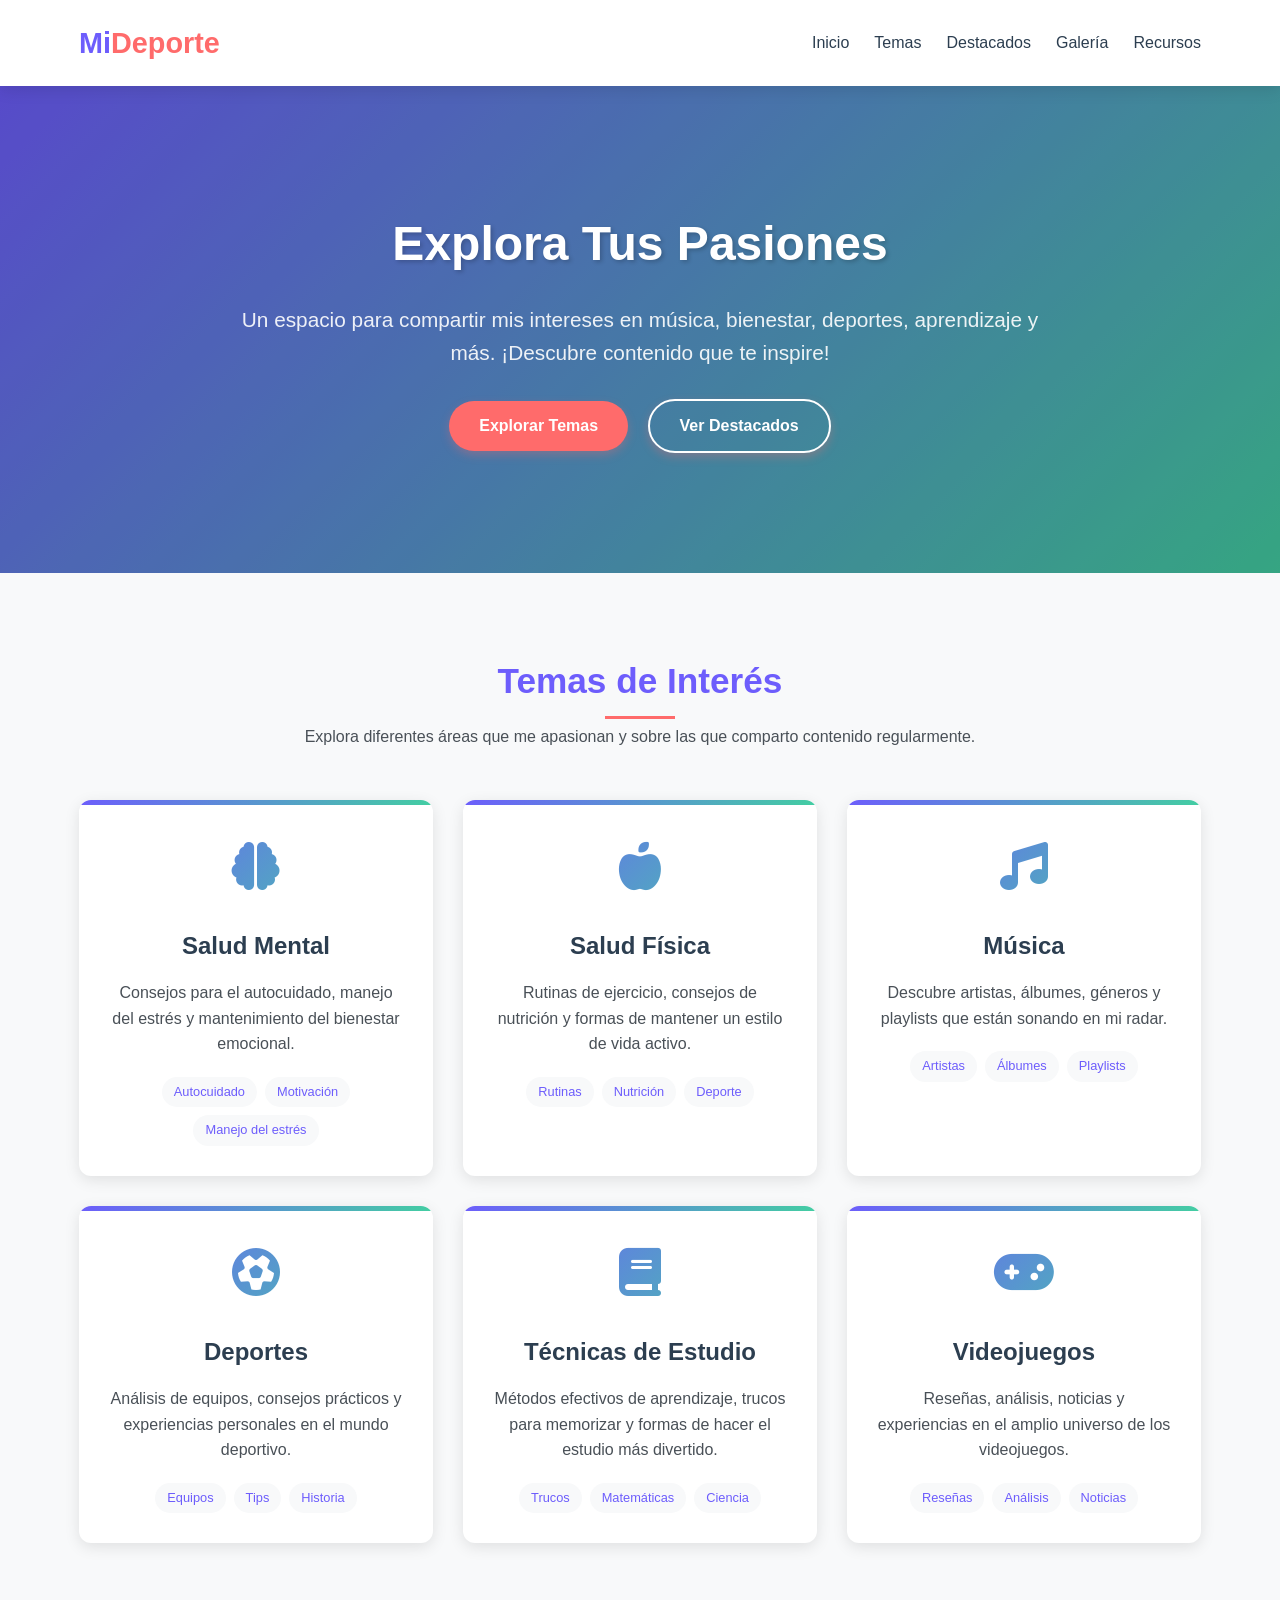
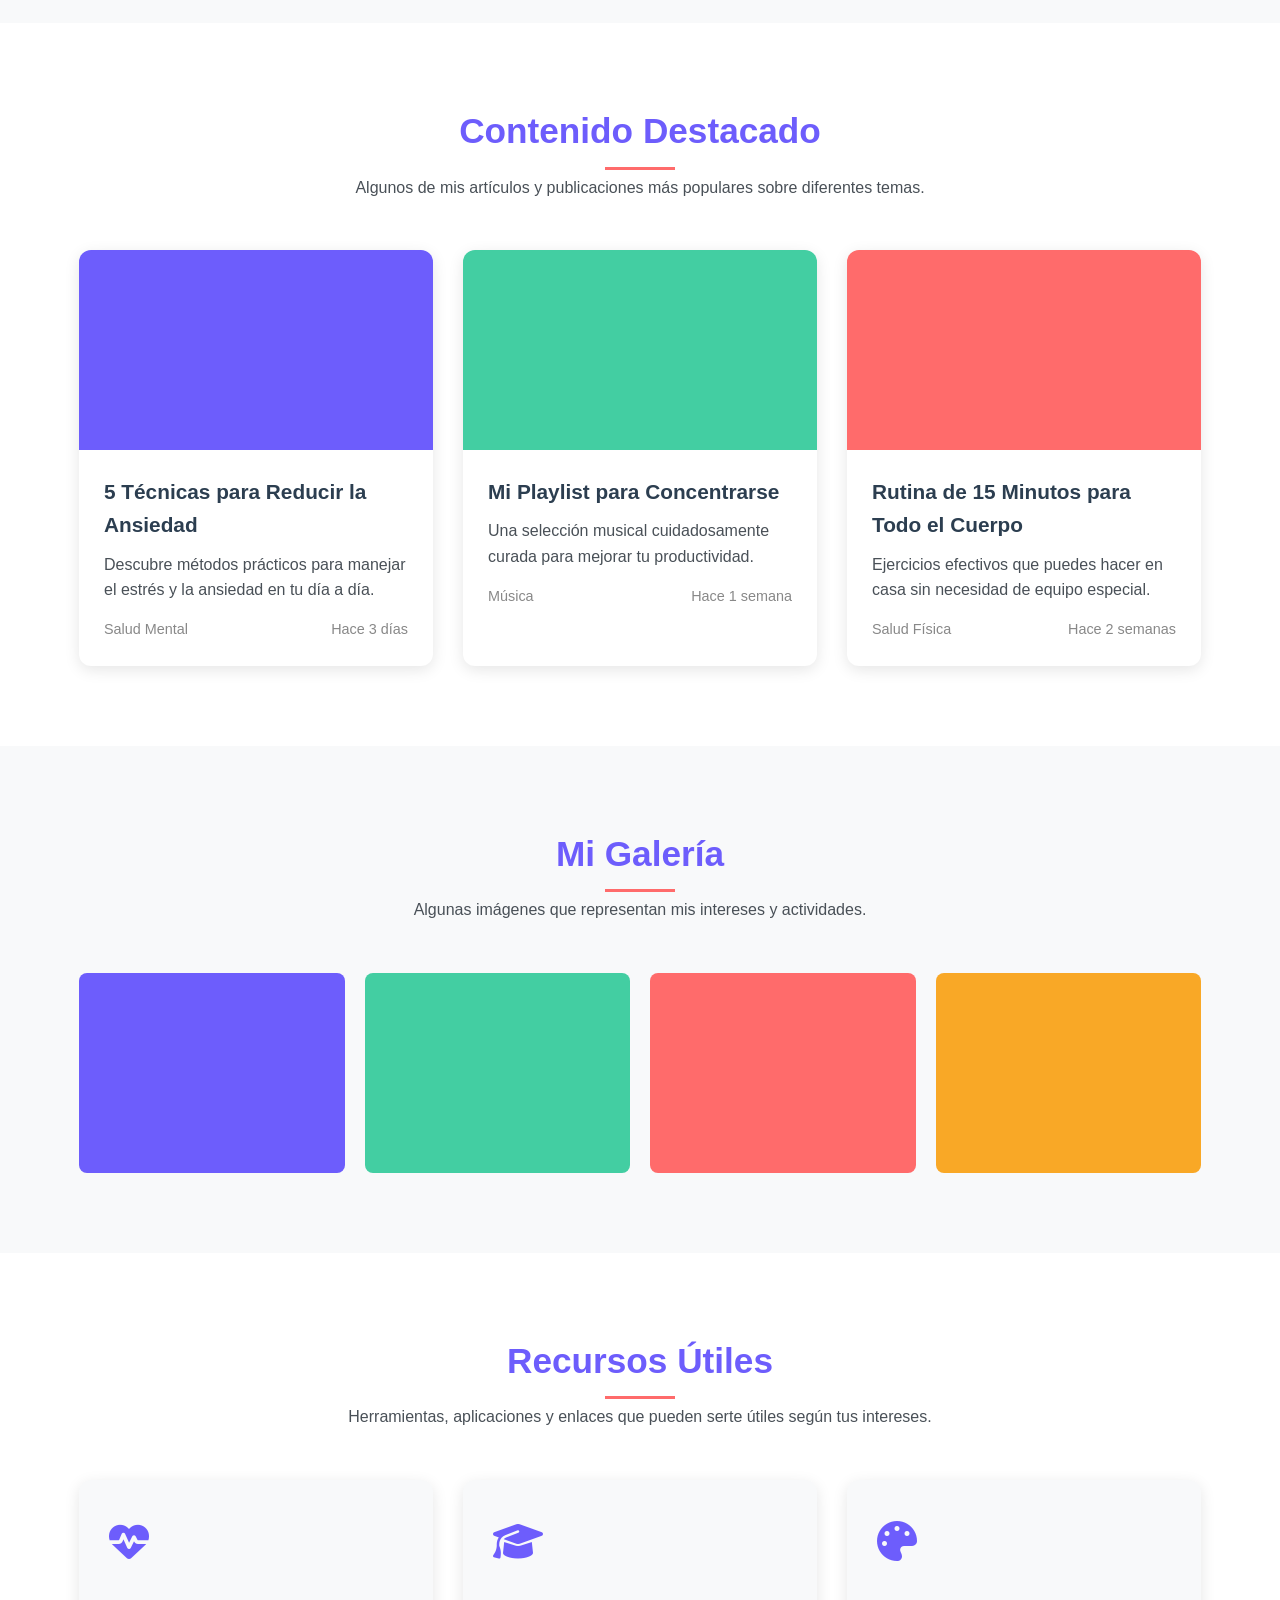
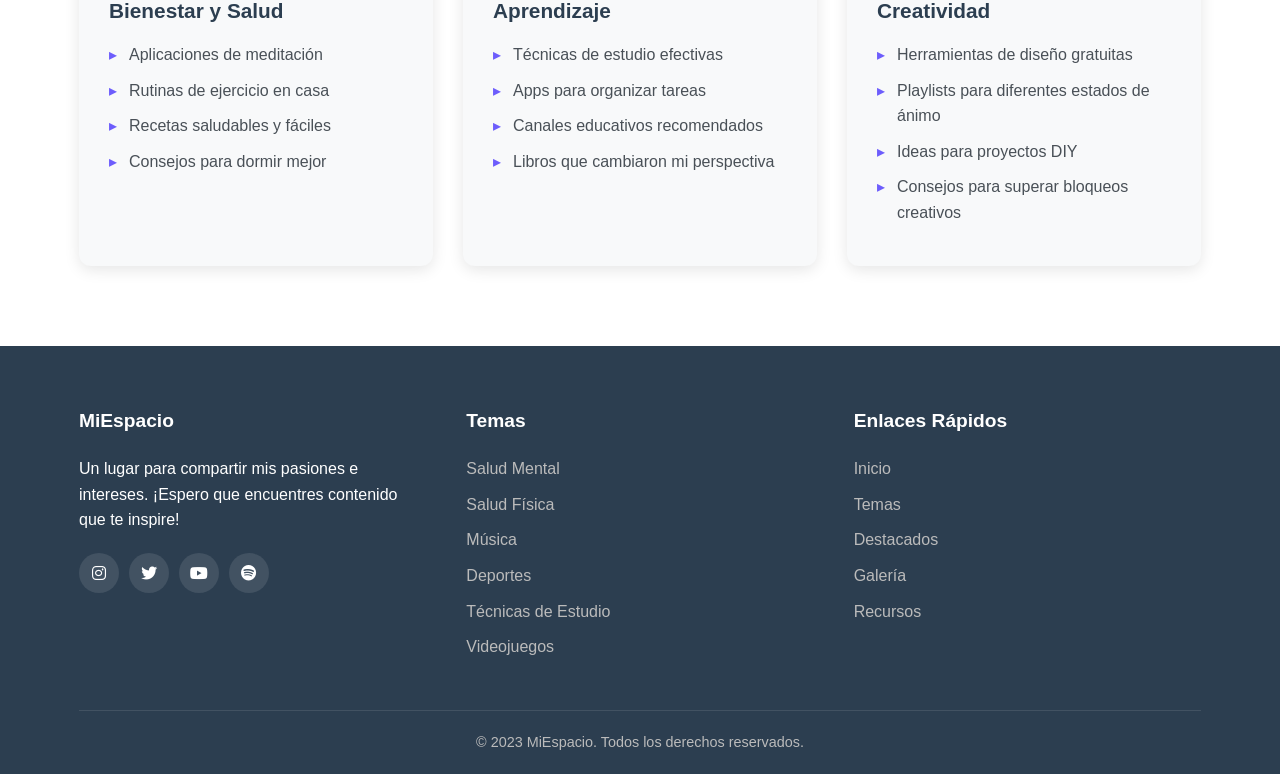
==== index.html @ 54b3a47c "Add files via upload" ====
<!DOCTYPE html>
<html lang="es">
<head>
    <meta charset="UTF-8">
    <meta name="viewport" content="width=device-width, initial-scale=1.0">
    <title>Mi Deporte Favorito</title>
    <link rel="stylesheet" href="https://cdnjs.cloudflare.com/ajax/libs/font-awesome/6.4.0/css/all.min.css">
    <link rel="stylesheet" href="style.css">

</head>
<body>
    <!-- Encabezado -->
    <header>
        <div class="container">
            <div class="header-container">
                <a href="#" class="logo">Mi<span>Deporte</span></a>
                <ul class="nav-menu">
                    <li class="nav-item"><a href="#" class="nav-link">Inicio</a></li>
                    <li class="nav-item"><a href="#" class="nav-link">Temas</a></li>
                    <li class="nav-item"><a href="#" class="nav-link">Destacados</a></li>
                    <li class="nav-item"><a href="#" class="nav-link">Galería</a></li>
                    <li class="nav-item"><a href="#" class="nav-link">Recursos</a></li>
                </ul>
            </div>
        </div>
    </header>

    <!-- Hero Section -->
    <div class="hero">
        <div class="container">
            <div class="hero-content">
                <h1 class="hero-title">Explora Tus Pasiones</h1>
                <p class="hero-text">Un espacio para compartir mis intereses en música, bienestar, deportes, aprendizaje y más. ¡Descubre contenido que te inspire!</p>
                <a href="#" class="btn">Explorar Temas</a>
                <a href="#" class="btn btn-outline">Ver Destacados</a>
            </div>
        </div>
    </div>

    <!-- Temas/Categorías -->
    <div class="section">
        <div class="container">
            <div class="section-title">
                <h2>Temas de Interés</h2>
                <p>Explora diferentes áreas que me apasionan y sobre las que comparto contenido regularmente.</p>
            </div>
            <div class="categories-grid">
                <div class="category-card">
                    <div class="category-icon">
                        <i class="fas fa-brain"></i>
                    </div>
                    <h3>Salud Mental</h3>
                    <p>Consejos para el autocuidado, manejo del estrés y mantenimiento del bienestar emocional.</p>
                    <div class="category-tags">
                        <span class="tag">Autocuidado</span>
                        <span class="tag">Motivación</span>
                        <span class="tag">Manejo del estrés</span>
                    </div>
                </div>
                <div class="category-card">
                    <div class="category-icon">
                        <i class="fas fa-apple-alt"></i>
                    </div>
                    <h3>Salud Física</h3>
                    <p>Rutinas de ejercicio, consejos de nutrición y formas de mantener un estilo de vida activo.</p>
                    <div class="category-tags">
                        <span class="tag">Rutinas</span>
                        <span class="tag">Nutrición</span>
                        <span class="tag">Deporte</span>
                    </div>
                </div>
                <div class="category-card">
                    <div class="category-icon">
                        <i class="fas fa-music"></i>
                    </div>
                    <h3>Música</h3>
                    <p>Descubre artistas, álbumes, géneros y playlists que están sonando en mi radar.</p>
                    <div class="category-tags">
                        <span class="tag">Artistas</span>
                        <span class="tag">Álbumes</span>
                        <span class="tag">Playlists</span>
                    </div>
                </div>
                <div class="category-card">
                    <div class="category-icon">
                        <i class="fas fa-futbol"></i>
                    </div>
                    <h3>Deportes</h3>
                    <p>Análisis de equipos, consejos prácticos y experiencias personales en el mundo deportivo.</p>
                    <div class="category-tags">
                        <span class="tag">Equipos</span>
                        <span class="tag">Tips</span>
                        <span class="tag">Historia</span>
                    </div>
                </div>
                <div class="category-card">
                    <div class="category-icon">
                        <i class="fas fa-book"></i>
                    </div>
                    <h3>Técnicas de Estudio</h3>
                    <p>Métodos efectivos de aprendizaje, trucos para memorizar y formas de hacer el estudio más divertido.</p>
                    <div class="category-tags">
                        <span class="tag">Trucos</span>
                        <span class="tag">Matemáticas</span>
                        <span class="tag">Ciencia</span>
                    </div>
                </div>
                <div class="category-card">
                    <div class="category-icon">
                        <i class="fas fa-gamepad"></i>
                    </div>
                    <h3>Videojuegos</h3>
                    <p>Reseñas, análisis, noticias y experiencias en el amplio universo de los videojuegos.</p>
                    <div class="category-tags">
                        <span class="tag">Reseñas</span>
                        <span class="tag">Análisis</span>
                        <span class="tag">Noticias</span>
                    </div>
                </div>
            </div>
        </div>
    </div>

    <!-- Destacados -->
    <div class="section resources">
        <div class="container">
            <div class="section-title">
                <h2>Contenido Destacado</h2>
                <p>Algunos de mis artículos y publicaciones más populares sobre diferentes temas.</p>
            </div>
            <div class="featured-grid">
                <div class="featured-card">
                    <div class="featured-img" style="background-color: #6d5dfc;"></div>
                    <div class="featured-content">
                        <h3>5 Técnicas para Reducir la Ansiedad</h3>
                        <p>Descubre métodos prácticos para manejar el estrés y la ansiedad en tu día a día.</p>
                        <div class="featured-meta">
                            <span>Salud Mental</span>
                            <span>Hace 3 días</span>
                        </div>
                    </div>
                </div>
                <div class="featured-card">
                    <div class="featured-img" style="background-color: #43cea2;"></div>
                    <div class="featured-content">
                        <h3>Mi Playlist para Concentrarse</h3>
                        <p>Una selección musical cuidadosamente curada para mejorar tu productividad.</p>
                        <div class="featured-meta">
                            <span>Música</span>
                            <span>Hace 1 semana</span>
                        </div>
                    </div>
                </div>
                <div class="featured-card">
                    <div class="featured-img" style="background-color: #ff6b6b;"></div>
                    <div class="featured-content">
                        <h3>Rutina de 15 Minutos para Todo el Cuerpo</h3>
                        <p>Ejercicios efectivos que puedes hacer en casa sin necesidad de equipo especial.</p>
                        <div class="featured-meta">
                            <span>Salud Física</span>
                            <span>Hace 2 semanas</span>
                        </div>
                    </div>
                </div>
            </div>
        </div>
    </div>

    <!-- Galería -->
    <div class="section">
        <div class="container">
            <div class="section-title">
                <h2>Mi Galería</h2>
                <p>Algunas imágenes que representan mis intereses y actividades.</p>
            </div>
            <div class="gallery-grid">
                <div class="gallery-item">
                    <div class="gallery-img" style="background-color: #6d5dfc;"></div>
                    <div class="gallery-overlay">
                        <i class="fas fa-search-plus"></i>
                    </div>
                </div>
                <div class="gallery-item">
                    <div class="gallery-img" style="background-color: #43cea2;"></div>
                    <div class="gallery-overlay">
                        <i class="fas fa-search-plus"></i>
                    </div>
                </div>
                <div class="gallery-item">
                    <div class="gallery-img" style="background-color: #ff6b6b;"></div>
                    <div class="gallery-overlay">
                        <i class="fas fa-search-plus"></i>
                    </div>
                </div>
                <div class="gallery-item">
                    <div class="gallery-img" style="background-color: #f9a826;"></div>
                    <div class="gallery-overlay">
                        <i class="fas fa-search-plus"></i>
                    </div>
                </div>
            </div>
        </div>
    </div>

    <!-- Recursos -->
    <div class="section resources">
        <div class="container">
            <div class="section-title">
                <h2>Recursos Útiles</h2>
                <p>Herramientas, aplicaciones y enlaces que pueden serte útiles según tus intereses.</p>
            </div>
            <div class="resources-grid">
                <div class="resource-card">
                    <div class="resource-icon">
                        <i class="fas fa-heartbeat"></i>
                    </div>
                    <h3>Bienestar y Salud</h3>
                    <ul class="resource-links">
                        <li><a href="#">Aplicaciones de meditación</a></li>
                        <li><a href="#">Rutinas de ejercicio en casa</a></li>
                        <li><a href="#">Recetas saludables y fáciles</a></li>
                        <li><a href="#">Consejos para dormir mejor</a></li>
                    </ul>
                </div>
                <div class="resource-card">
                    <div class="resource-icon">
                        <i class="fas fa-graduation-cap"></i>
                    </div>
                    <h3>Aprendizaje</h3>
                    <ul class="resource-links">
                        <li><a href="#">Técnicas de estudio efectivas</a></li>
                        <li><a href="#">Apps para organizar tareas</a></li>
                        <li><a href="#">Canales educativos recomendados</a></li>
                        <li><a href="#">Libros que cambiaron mi perspectiva</a></li>
                    </ul>
                </div>
                <div class="resource-card">
                    <div class="resource-icon">
                        <i class="fas fa-palette"></i>
                    </div>
                    <h3>Creatividad</h3>
                    <ul class="resource-links">
                        <li><a href="#">Herramientas de diseño gratuitas</a></li>
                        <li><a href="#">Playlists para diferentes estados de ánimo</a></li>
                        <li><a href="#">Ideas para proyectos DIY</a></li>
                        <li><a href="#">Consejos para superar bloqueos creativos</a></li>
                    </ul>
                </div>
            </div>
        </div>
    </div>

    <!-- Pie de página -->
    <footer>
        <div class="container">
            <div class="footer-container">
                <div class="footer-col">
                    <h3>MiEspacio</h3>
                    <p>Un lugar para compartir mis pasiones e intereses. ¡Espero que encuentres contenido que te inspire!</p>
                    <div class="social-links">
                        <a href="#" class="social-link"><i class="fab fa-instagram"></i></a>
                        <a href="#" class="social-link"><i class="fab fa-twitter"></i></a>
                        <a href="#" class="social-link"><i class="fab fa-youtube"></i></a>
                        <a href="#" class="social-link"><i class="fab fa-spotify"></i></a>
                    </div>
                </div>
                <div class="footer-col">
                    <h3>Temas</h3>
                    <ul class="footer-links">
                        <li><a href="#">Salud Mental</a></li>
                        <li><a href="#">Salud Física</a></li>
                        <li><a href="#">Música</a></li>
                        <li><a href="#">Deportes</a></li>
                        <li><a href="#">Técnicas de Estudio</a></li>
                        <li><a href="#">Videojuegos</a></li>
                    </ul>
                </div>
                <div class="footer-col">
                    <h3>Enlaces Rápidos</h3>
                    <ul class="footer-links">
                        <li><a href="#">Inicio</a></li>
                        <li><a href="#">Temas</a></li>
                        <li><a href="#">Destacados</a></li>
                        <li><a href="#">Galería</a></li>
                        <li><a href="#">Recursos</a></li>
                    </ul>
                </div>

            </div>
            <div class="copyright">
                <p>&copy; 2023 MiEspacio. Todos los derechos reservados.</p>
            </div>
        </div>
    </footer>
</body>
</html>
---- style.css ----
:root {
            --primary: #6d5dfc;
            --secondary: #43cea2;
            --accent: #ff6b6b;
            --light: #f8f9fa;
            --dark: #2c3e50;
            --text: #495057;
            --white: #ffffff;
            --shadow: 0 4px 15px rgba(0, 0, 0, 0.1);
            --transition: all 0.3s ease;
            --gradient: linear-gradient(135deg, var(--primary), var(--secondary));
        }
        
        * {
            margin: 0;
            padding: 0;
            box-sizing: border-box;
        }
        
        body {
            font-family: 'Segoe UI', Tahoma, Geneva, Verdana, sans-serif;
            line-height: 1.6;
            color: var(--text);
            background-color: var(--light);
        }
        
        .container {
            width: 90%;
            max-width: 1200px;
            margin: 0 auto;
            padding: 0 15px;
        }
        
        /* Encabezado */
        header {
            background-color: var(--white);
            box-shadow: var(--shadow);
            position: sticky;
            top: 0;
            z-index: 100;
        }
        
        .header-container {
            display: flex;
            justify-content: space-between;
            align-items: center;
            padding: 20px 0;
        }
        
        .logo {
            font-size: 1.8rem;
            font-weight: 700;
            color: var(--primary);
            text-decoration: none;
        }
        
        .logo span {
            color: var(--accent);
        }
        
        .nav-menu {
            display: flex;
            list-style: none;
        }
        
        .nav-item {
            margin-left: 25px;
        }
        
        .nav-link {
            text-decoration: none;
            color: var(--dark);
            font-weight: 500;
            transition: var(--transition);
            position: relative;
        }
        
        .nav-link:hover {
            color: var(--primary);
        }
        
        .nav-link::after {
            content: '';
            position: absolute;
            width: 0;
            height: 2px;
            bottom: -5px;
            left: 0;
            background-color: var(--primary);
            transition: var(--transition);
        }
        
        .nav-link:hover::after {
            width: 100%;
        }
        
        /* Hero Section */
        .hero {
            background: var(--gradient), url('https://source.unsplash.com/random/1600x900') no-repeat center center/cover;
            color: var(--white);
            padding: 120px 0;
            text-align: center;
            position: relative;
            overflow: hidden;
        }
        
        .hero::before {
            content: '';
            position: absolute;
            top: 0;
            left: 0;
            width: 100%;
            height: 100%;
            background: rgba(0, 0, 0, 0.2);
        }
        
        .hero-content {
            max-width: 800px;
            margin: 0 auto;
            position: relative;
            z-index: 1;
        }
        
        .hero-title {
            font-size: 3rem;
            margin-bottom: 20px;
            text-shadow: 2px 2px 4px rgba(0, 0, 0, 0.2);
        }
        
        .hero-text {
            font-size: 1.3rem;
            margin-bottom: 30px;
            opacity: 0.9;
        }
        
        .btn {
            display: inline-block;
            background-color: var(--accent);
            color: var(--white);
            padding: 12px 30px;
            border-radius: 50px;
            text-decoration: none;
            font-weight: 600;
            transition: var(--transition);
            border: none;
            cursor: pointer;
            box-shadow: 0 4px 10px rgba(255, 107, 107, 0.3);
        }
        
        .btn:hover {
            background-color: #ff5252;
            transform: translateY(-3px);
            box-shadow: 0 6px 15px rgba(255, 107, 107, 0.4);
        }
        
        .btn-outline {
            background-color: transparent;
            border: 2px solid var(--white);
            margin-left: 15px;
        }
        
        .btn-outline:hover {
            background-color: var(--white);
            color: var(--primary);
        }
        
        /* Secciones generales */
        .section {
            padding: 80px 0;
        }
        
        .section-title {
            text-align: center;
            margin-bottom: 50px;
        }
        
        .section-title h2 {
            font-size: 2.2rem;
            color: var(--primary);
            margin-bottom: 15px;
            position: relative;
            display: inline-block;
        }
        
        .section-title h2::after {
            content: '';
            position: absolute;
            width: 70px;
            height: 3px;
            background-color: var(--accent);
            bottom: -10px;
            left: 50%;
            transform: translateX(-50%);
        }
        
        .section-title p {
            color: var(--text);
            max-width: 700px;
            margin: 0 auto;
        }
        
        /* Temas/Categorías */
        .categories-grid {
            display: grid;
            grid-template-columns: repeat(auto-fit, minmax(280px, 1fr));
            gap: 30px;
        }
        
        .category-card {
            background-color: var(--white);
            border-radius: 12px;
            padding: 30px;
            box-shadow: var(--shadow);
            transition: var(--transition);
            text-align: center;
            position: relative;
            overflow: hidden;
        }
        
        .category-card::before {
            content: '';
            position: absolute;
            top: 0;
            left: 0;
            width: 100%;
            height: 5px;
            background: var(--gradient);
        }
        
        .category-card:hover {
            transform: translateY(-10px);
            box-shadow: 0 15px 30px rgba(0, 0, 0, 0.15);
        }
        
        .category-icon {
            font-size: 3rem;
            margin-bottom: 20px;
            background: var(--gradient);
            -webkit-background-clip: text;
            background-clip: text;
            color: transparent;
        }
        
        .category-card h3 {
            font-size: 1.5rem;
            margin-bottom: 15px;
            color: var(--dark);
        }
        
        .category-card p {
            margin-bottom: 20px;
        }
        
        .category-tags {
            display: flex;
            flex-wrap: wrap;
            justify-content: center;
            gap: 8px;
        }
        
        .tag {
            background-color: var(--light);
            color: var(--primary);
            padding: 5px 12px;
            border-radius: 20px;
            font-size: 0.8rem;
            font-weight: 500;
        }
        
        /* Destacados */
        .featured-grid {
            display: grid;
            grid-template-columns: repeat(auto-fit, minmax(300px, 1fr));
            gap: 30px;
        }
        
        .featured-card {
            background-color: var(--white);
            border-radius: 12px;
            overflow: hidden;
            box-shadow: var(--shadow);
            transition: var(--transition);
        }
        
        .featured-card:hover {
            transform: translateY(-5px);
            box-shadow: 0 15px 30px rgba(0, 0, 0, 0.15);
        }
        
        .featured-img {
            height: 200px;
            background-color: #ddd;
            background-size: cover;
            background-position: center;
        }
        
        .featured-content {
            padding: 25px;
        }
        
        .featured-content h3 {
            font-size: 1.3rem;
            margin-bottom: 10px;
            color: var(--dark);
        }
        
        .featured-content p {
            margin-bottom: 15px;
            color: var(--text);
        }
        
        .featured-meta {
            display: flex;
            justify-content: space-between;
            color: #888;
            font-size: 0.9rem;
        }
        
        /* Galería */
        .gallery-grid {
            display: grid;
            grid-template-columns: repeat(auto-fill, minmax(250px, 1fr));
            gap: 20px;
        }
        
        .gallery-item {
            height: 200px;
            border-radius: 8px;
            overflow: hidden;
            position: relative;
            cursor: pointer;
        }
        
        .gallery-img {
            width: 100%;
            height: 100%;
            object-fit: cover;
            transition: var(--transition);
        }
        
        .gallery-item:hover .gallery-img {
            transform: scale(1.1);
        }
        
        .gallery-overlay {
            position: absolute;
            top: 0;
            left: 0;
            width: 100%;
            height: 100%;
            background: rgba(0, 0, 0, 0.5);
            display: flex;
            align-items: center;
            justify-content: center;
            opacity: 0;
            transition: var(--transition);
        }
        
        .gallery-item:hover .gallery-overlay {
            opacity: 1;
        }
        
        .gallery-overlay i {
            color: white;
            font-size: 2rem;
        }
        
        /* Recursos */
        .resources {
            background-color: var(--white);
        }
        
        .resources-grid {
            display: grid;
            grid-template-columns: repeat(auto-fit, minmax(300px, 1fr));
            gap: 30px;
        }
        
        .resource-card {
            background-color: var(--light);
            border-radius: 12px;
            padding: 30px;
            box-shadow: var(--shadow);
            transition: var(--transition);
        }
        
        .resource-card:hover {
            transform: translateY(-5px);
        }
        
        .resource-icon {
            font-size: 2.5rem;
            color: var(--primary);
            margin-bottom: 20px;
        }
        
        .resource-card h3 {
            font-size: 1.3rem;
            margin-bottom: 15px;
            color: var(--dark);
        }
        
        .resource-links {
            list-style: none;
        }
        
        .resource-links li {
            margin-bottom: 10px;
            padding-left: 20px;
            position: relative;
        }
        
        .resource-links li::before {
            content: '▸';
            position: absolute;
            left: 0;
            color: var(--primary);
        }
        
        .resource-links a {
            color: var(--text);
            text-decoration: none;
            transition: var(--transition);
        }
        
        .resource-links a:hover {
            color: var(--primary);
            padding-left: 5px;
        }
        
        /* Pie de página */
        footer {
            background-color: var(--dark);
            color: var(--white);
            padding: 60px 0 20px;
        }
        
        .footer-container {
            display: grid;
            grid-template-columns: repeat(auto-fit, minmax(200px, 1fr));
            gap: 40px;
            margin-bottom: 40px;
        }
        
        .footer-col h3 {
            color: var(--white);
            margin-bottom: 20px;
            font-size: 1.2rem;
        }
        
        .footer-links {
            list-style: none;
        }
        
        .footer-links li {
            margin-bottom: 10px;
        }
        
        .footer-links a {
            color: #bbb;
            text-decoration: none;
            transition: var(--transition);
        }
        
        .footer-links a:hover {
            color: var(--white);
            padding-left: 5px;
        }
        
        .social-links {
            display: flex;
            margin-top: 20px;
        }
        
        .social-link {
            width: 40px;
            height: 40px;
            border-radius: 50%;
            background-color: rgba(255, 255, 255, 0.1);
            display: flex;
            align-items: center;
            justify-content: center;
            margin-right: 10px;
            color: var(--white);
            text-decoration: none;
            transition: var(--transition);
        }
        
        .social-link:hover {
            background-color: var(--primary);
            transform: translateY(-3px);
        }
        
        .copyright {
            text-align: center;
            padding-top: 20px;
            border-top: 1px solid rgba(255, 255, 255, 0.1);
            color: #bbb;
            font-size: 0.9rem;
        }
        
        /* Responsive */
        @media (max-width: 768px) {
            .header-container {
                flex-direction: column;
                text-align: center;
            }
            
            .nav-menu {
                margin-top: 20px;
                flex-wrap: wrap;
                justify-content: center;
            }
            
            .nav-item {
                margin: 0 10px 10px;
            }
            
            .hero-title {
                font-size: 2.2rem;
            }
            
            .hero-text {
                font-size: 1.1rem;
            }
            
            .btn-outline {
                margin-left: 0;
                margin-top: 15px;
                display: block;
            }
        }
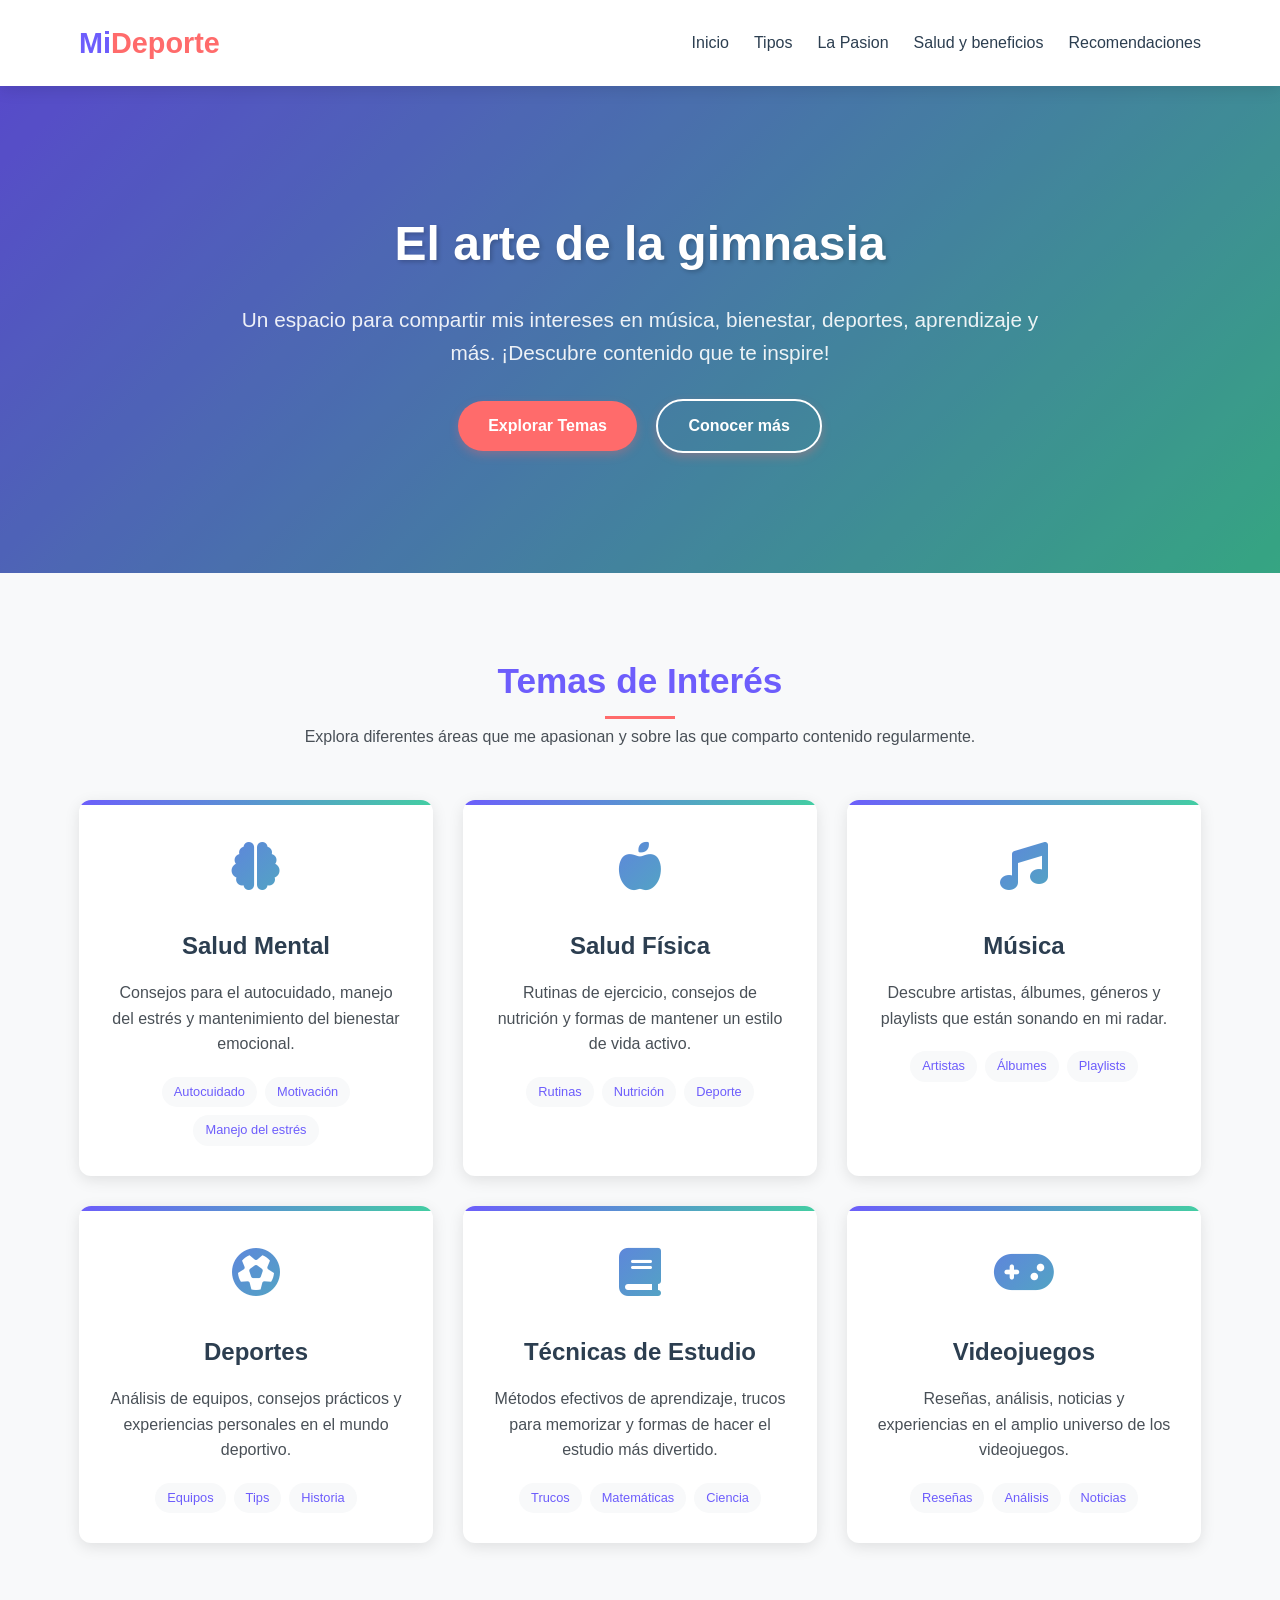
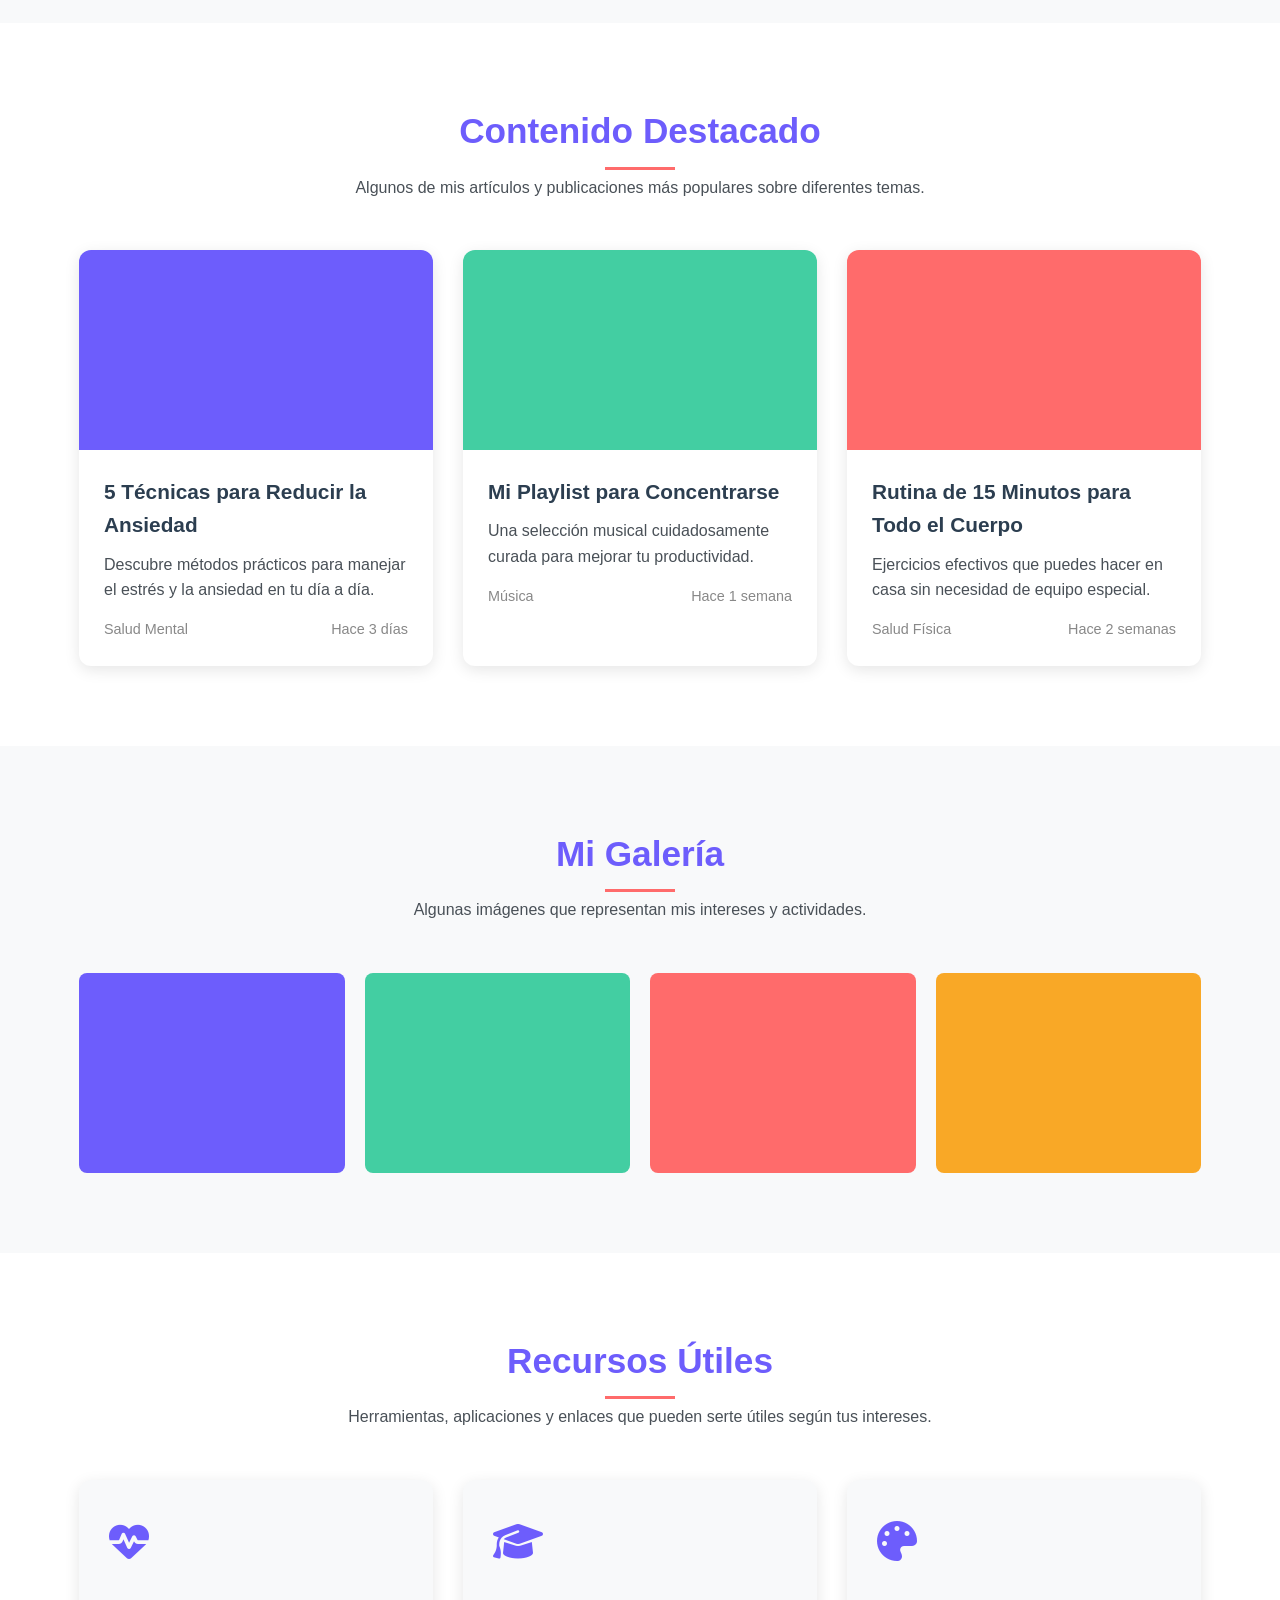
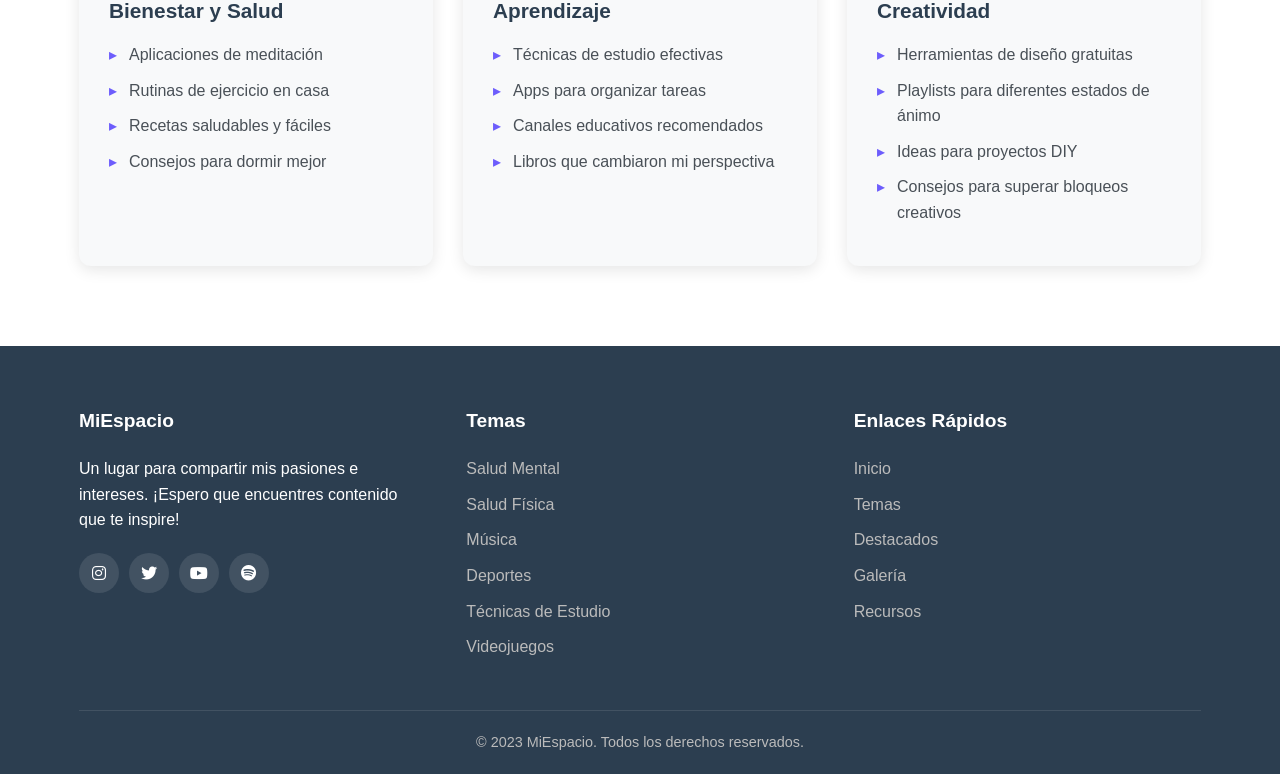
==== commit 56bd9d69: "Add files via upload" ====
--- a/index.html
+++ b/index.html
@@ -16,10 +16,10 @@
                 <a href="#" class="logo">Mi<span>Deporte</span></a>
                 <ul class="nav-menu">
                     <li class="nav-item"><a href="#" class="nav-link">Inicio</a></li>
-                    <li class="nav-item"><a href="#" class="nav-link">Temas</a></li>
-                    <li class="nav-item"><a href="#" class="nav-link">Destacados</a></li>
-                    <li class="nav-item"><a href="#" class="nav-link">Galería</a></li>
-                    <li class="nav-item"><a href="#" class="nav-link">Recursos</a></li>
+                    <li class="nav-item"><a href="#" class="nav-link">Tipos</a></li>
+                    <li class="nav-item"><a href="#" class="nav-link">La Pasion</a></li>
+                    <li class="nav-item"><a href="#" class="nav-link">Salud y beneficios</a></li>
+                    <li class="nav-item"><a href="#" class="nav-link">Recomendaciones</a></li>
                 </ul>
             </div>
         </div>
@@ -29,10 +29,10 @@
     <div class="hero">
         <div class="container">
             <div class="hero-content">
-                <h1 class="hero-title">Explora Tus Pasiones</h1>
+                <h1 class="hero-title">El arte de la gimnasia</h1>
                 <p class="hero-text">Un espacio para compartir mis intereses en música, bienestar, deportes, aprendizaje y más. ¡Descubre contenido que te inspire!</p>
                 <a href="#" class="btn">Explorar Temas</a>
-                <a href="#" class="btn btn-outline">Ver Destacados</a>
+                <a href="#" class="btn btn-outline">Conocer más</a>
             </div>
         </div>
     </div>
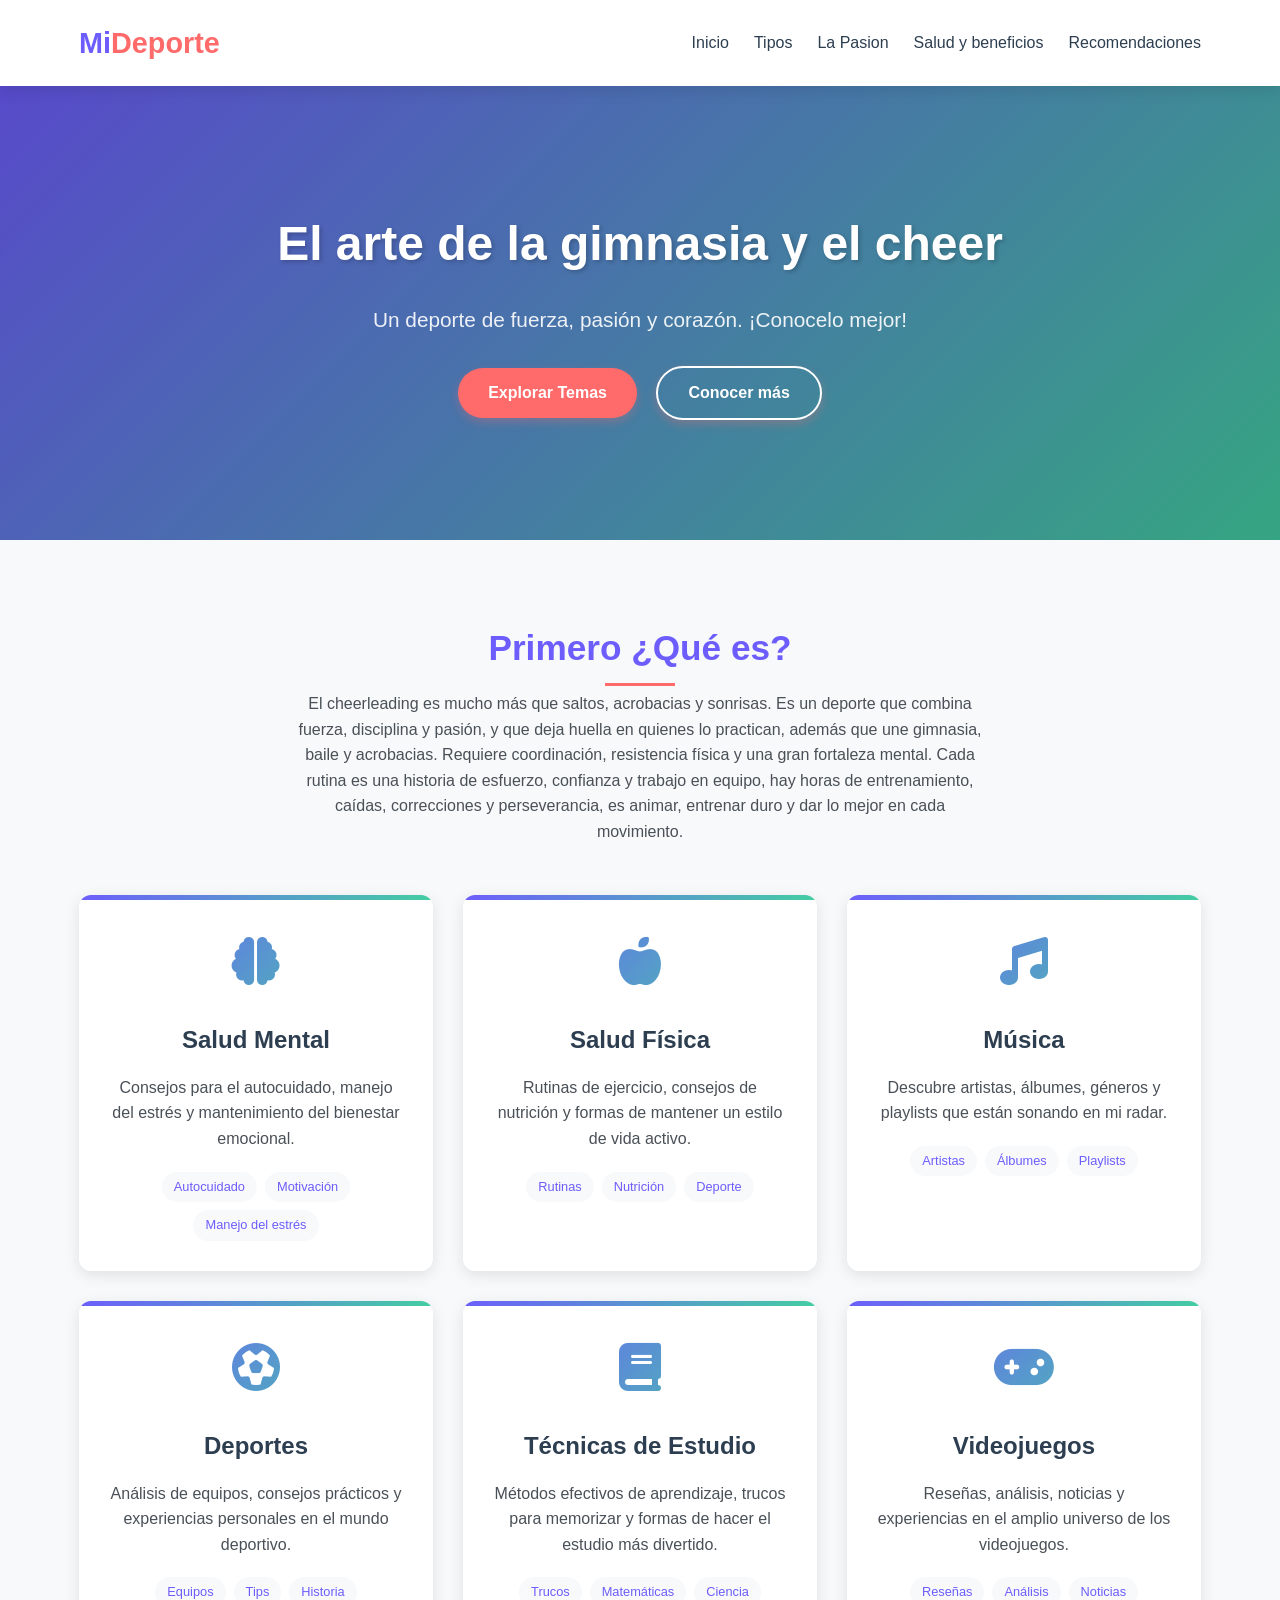
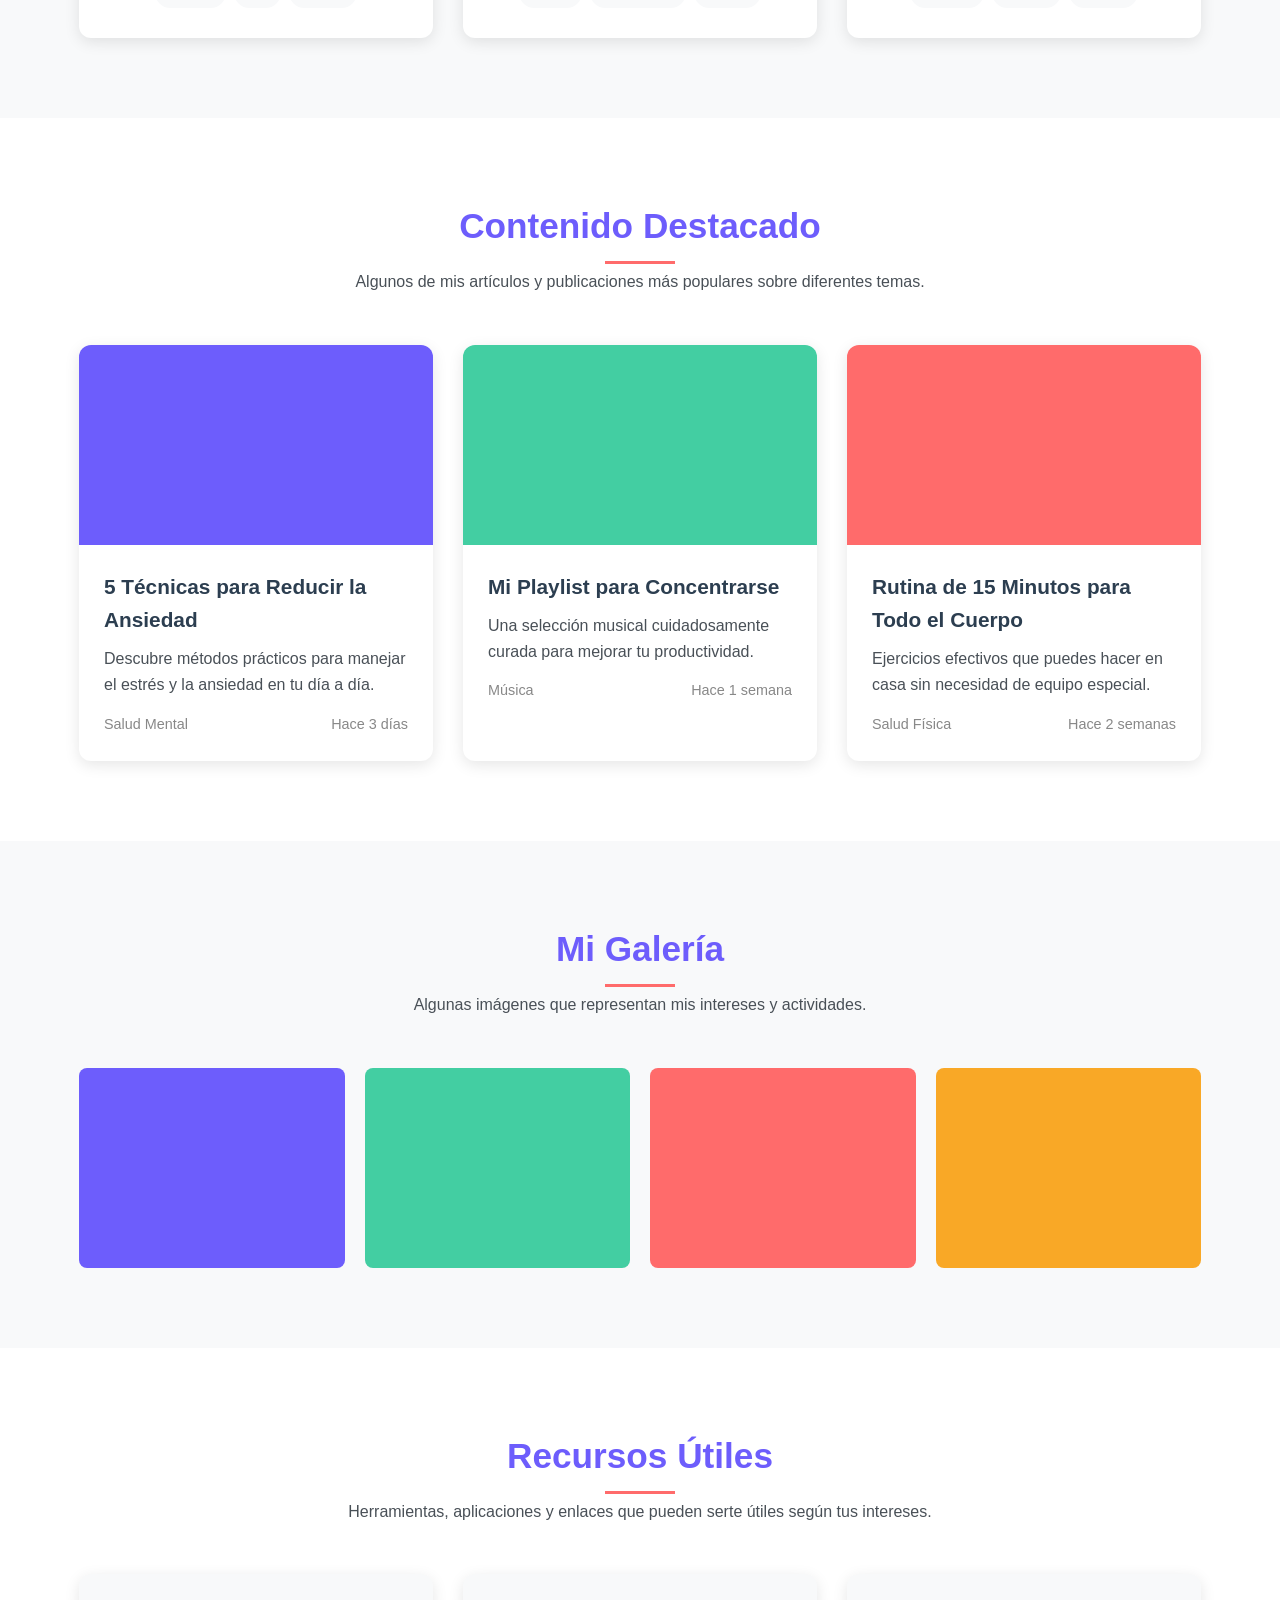
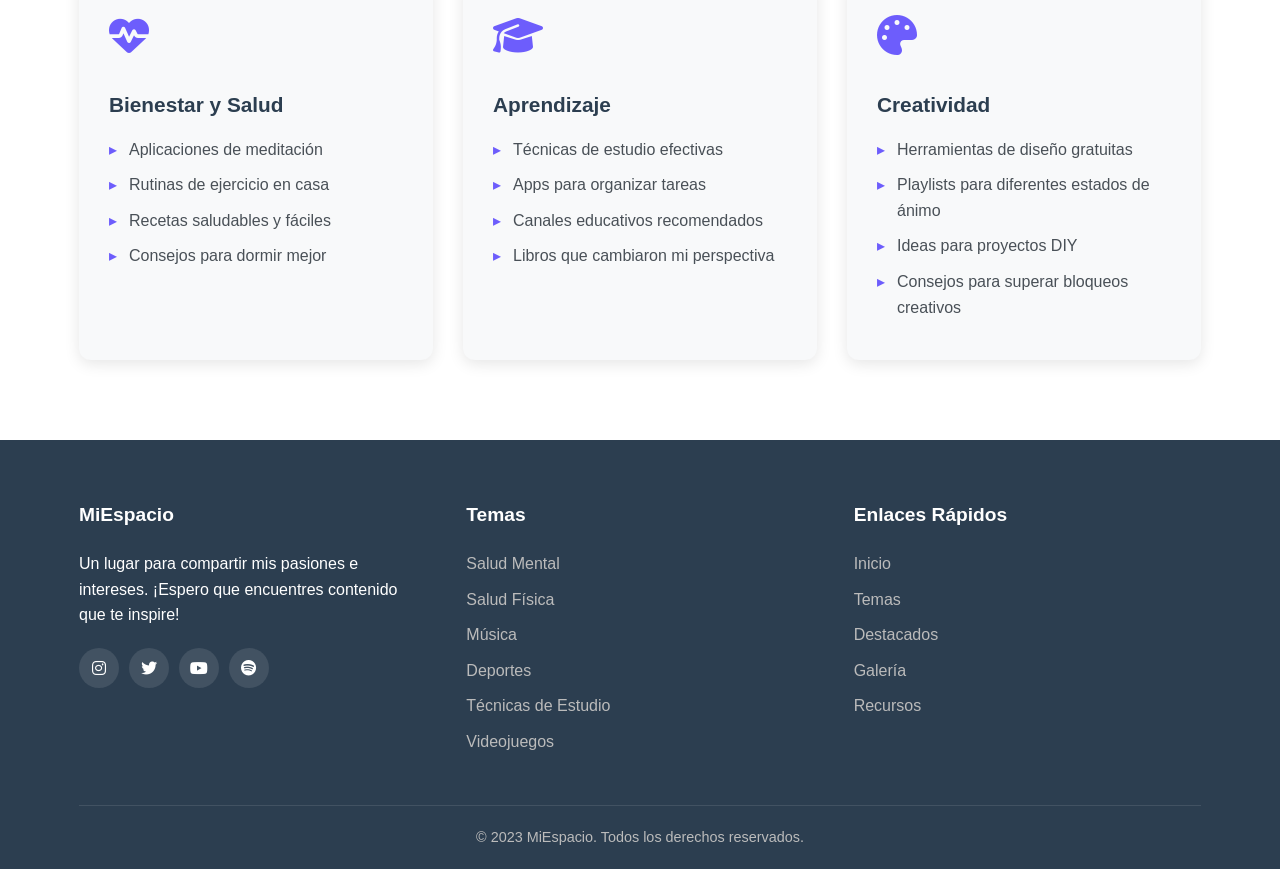
==== commit a19287e0: "Add files via upload" ====
--- a/index.html
+++ b/index.html
@@ -29,8 +29,8 @@
     <div class="hero">
         <div class="container">
             <div class="hero-content">
-                <h1 class="hero-title">El arte de la gimnasia</h1>
-                <p class="hero-text">Un espacio para compartir mis intereses en música, bienestar, deportes, aprendizaje y más. ¡Descubre contenido que te inspire!</p>
+                <h1 class="hero-title">El arte de la gimnasia y el cheer</h1>
+                <p class="hero-text"> Un deporte de fuerza, pasión y corazón. ¡Conocelo mejor!</p>
                 <a href="#" class="btn">Explorar Temas</a>
                 <a href="#" class="btn btn-outline">Conocer más</a>
             </div>
@@ -41,8 +41,10 @@
     <div class="section">
         <div class="container">
             <div class="section-title">
-                <h2>Temas de Interés</h2>
-                <p>Explora diferentes áreas que me apasionan y sobre las que comparto contenido regularmente.</p>
+                <h2>Primero ¿Qué es?</h2>
+                <p>El cheerleading es mucho más que saltos, acrobacias y sonrisas.
+Es un deporte que combina fuerza, disciplina y pasión, y que deja huella en quienes lo practican, además que une gimnasia, baile y acrobacias. Requiere coordinación, resistencia física y una gran fortaleza mental.
+Cada rutina es una historia de esfuerzo, confianza y trabajo en equipo, hay horas de entrenamiento, caídas, correcciones y perseverancia, es animar, entrenar duro y dar lo mejor en cada movimiento.</p>
             </div>
             <div class="categories-grid">
                 <div class="category-card">
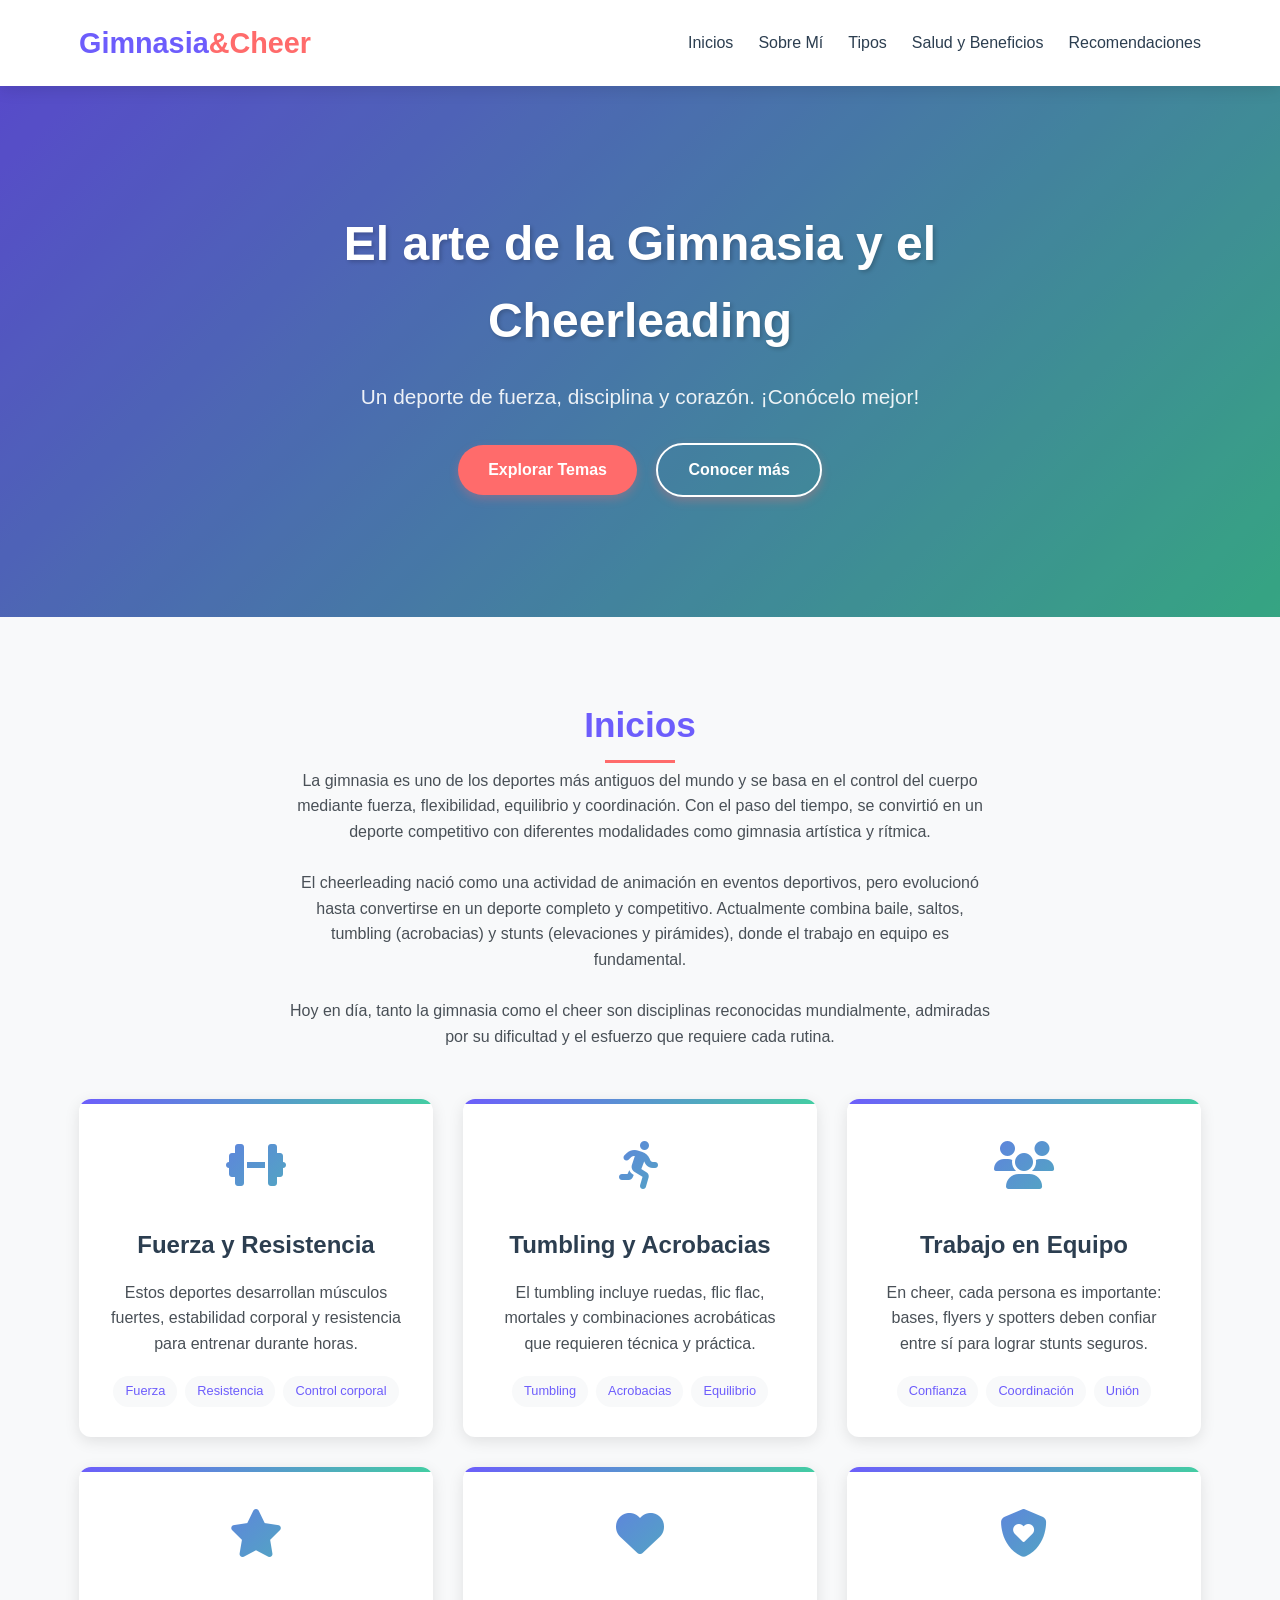
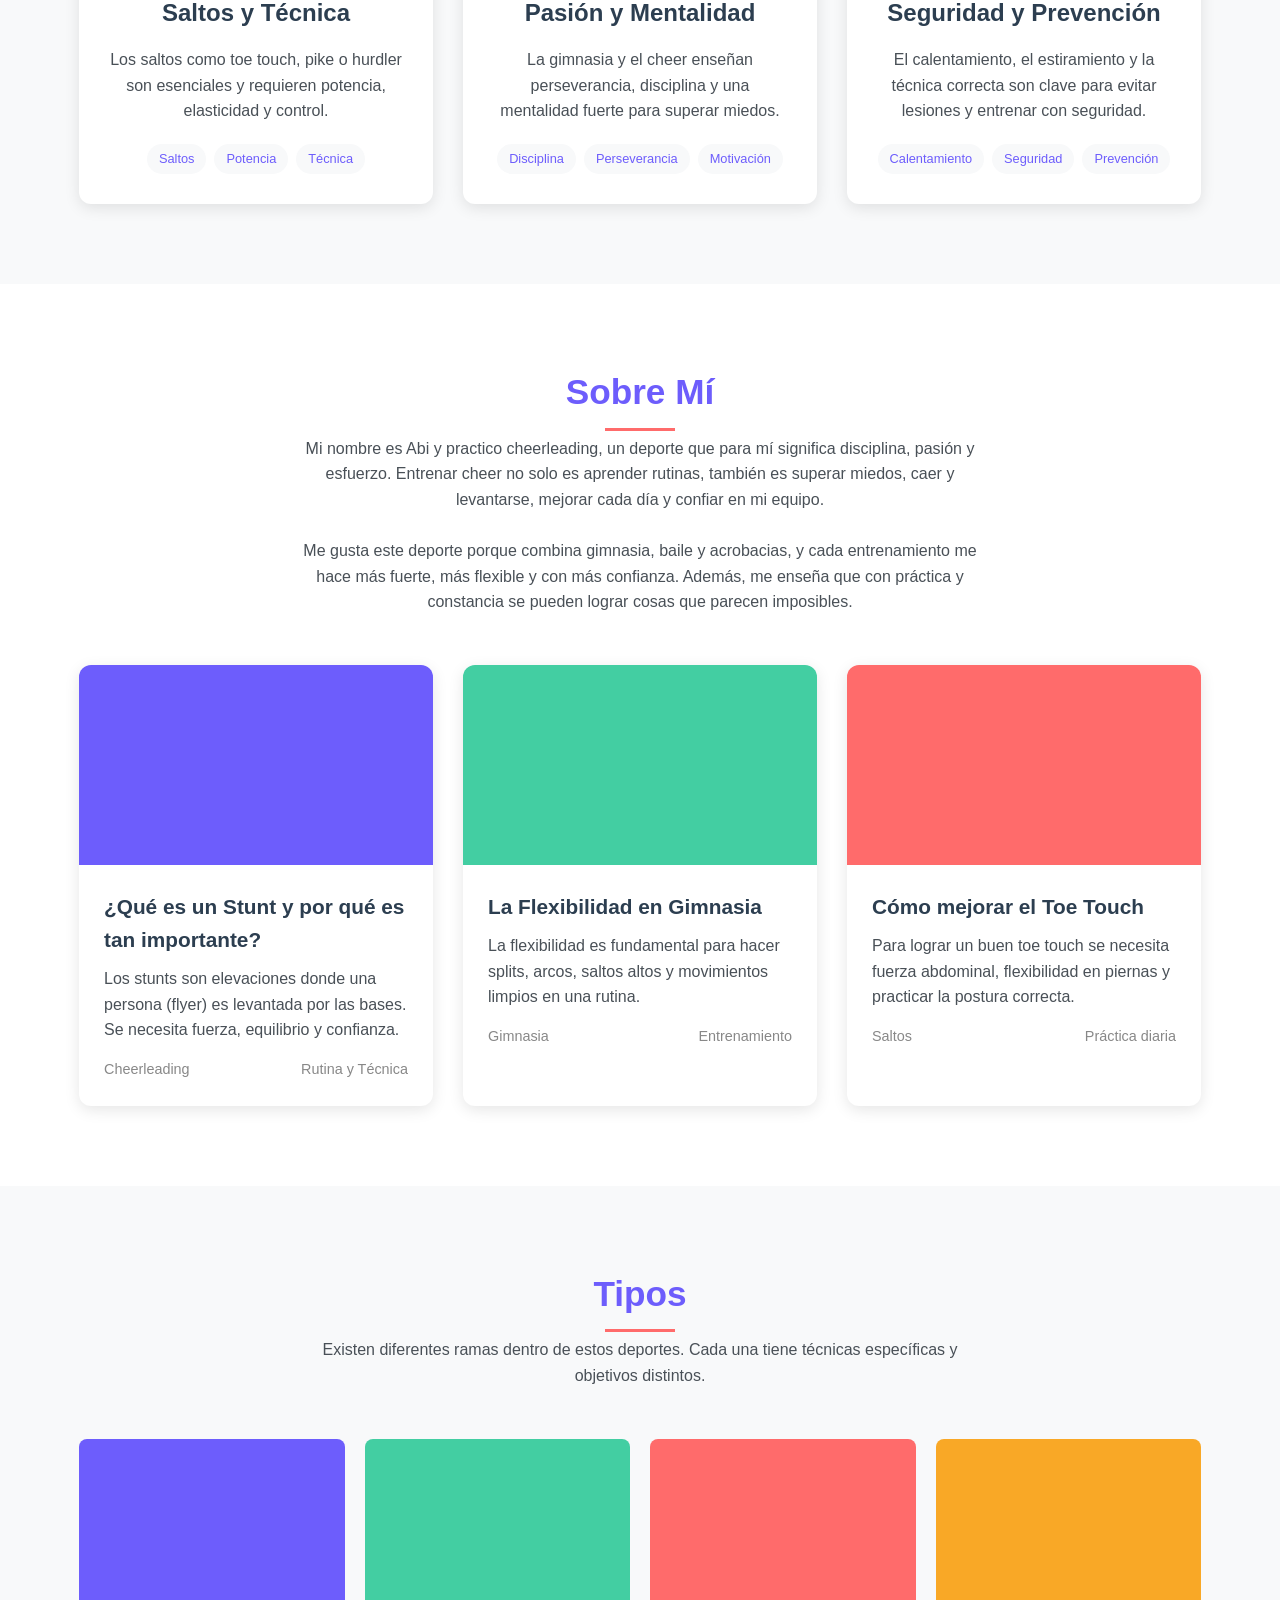
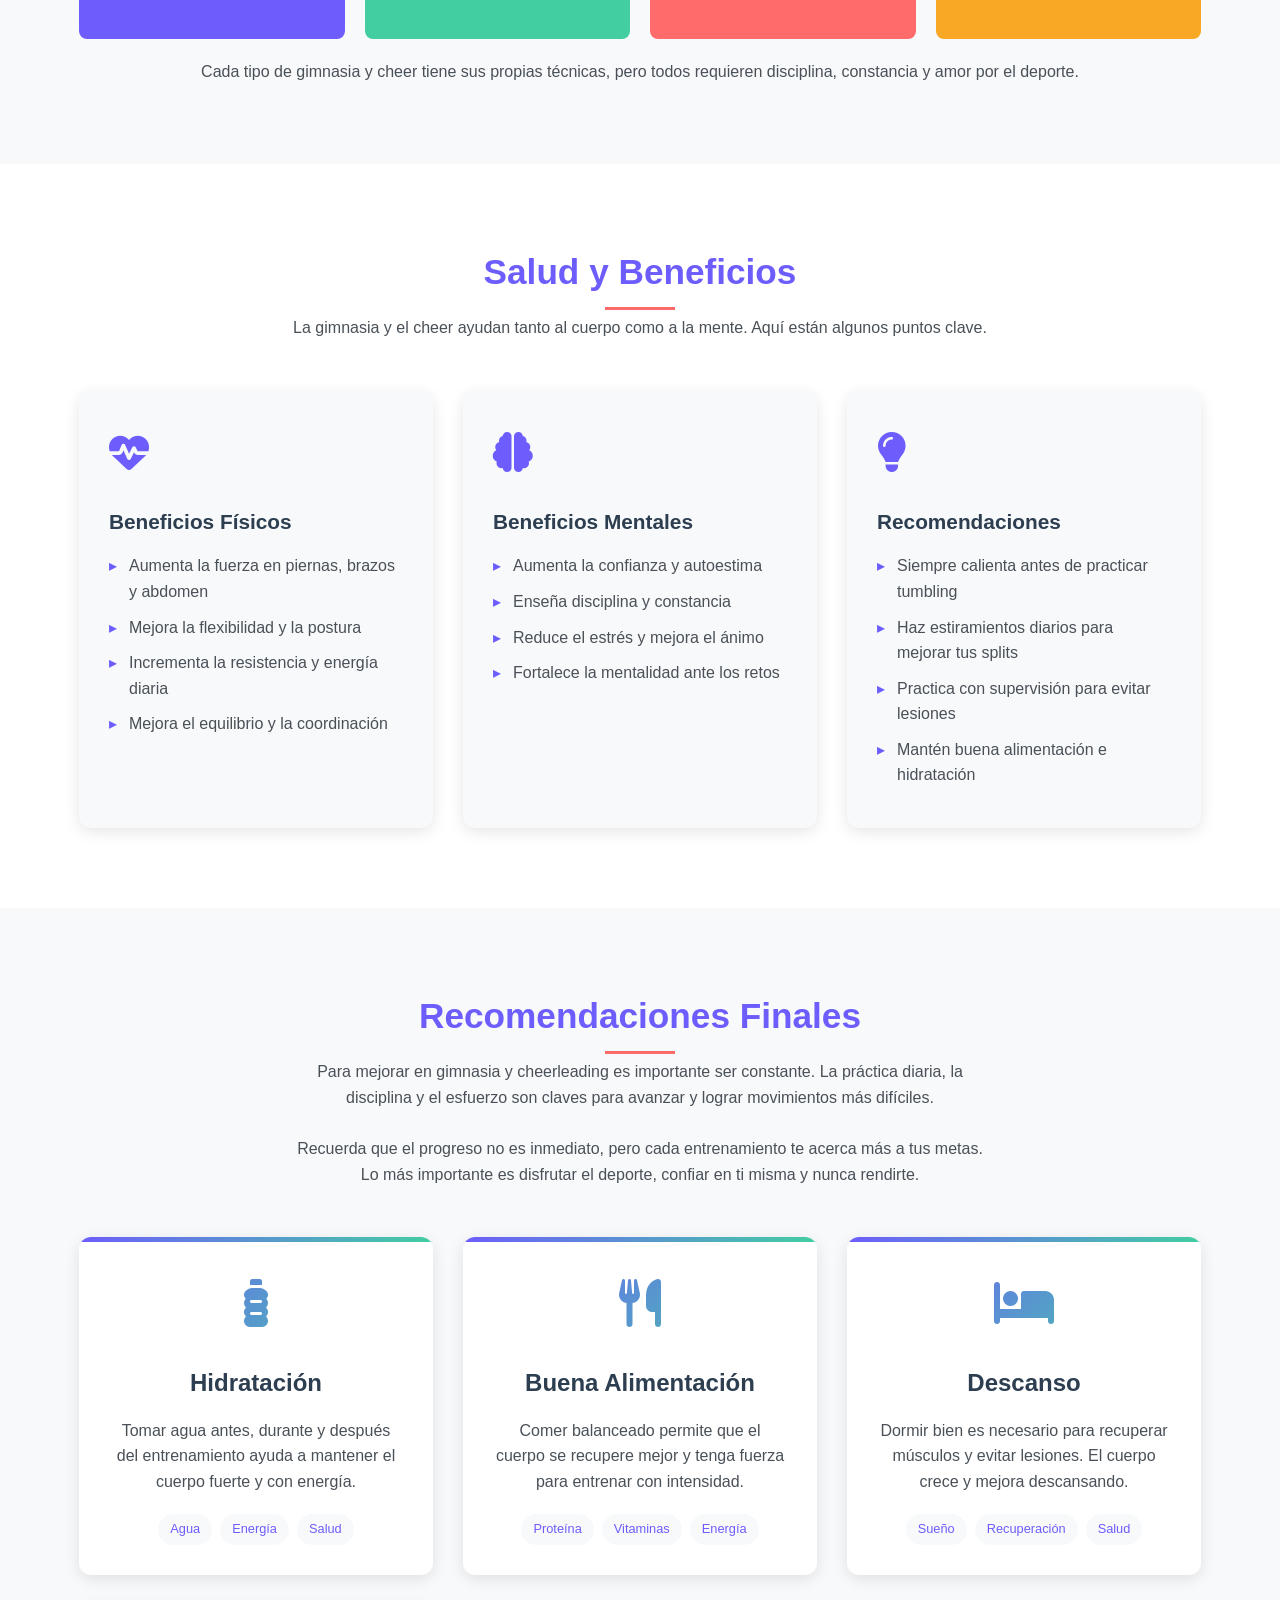
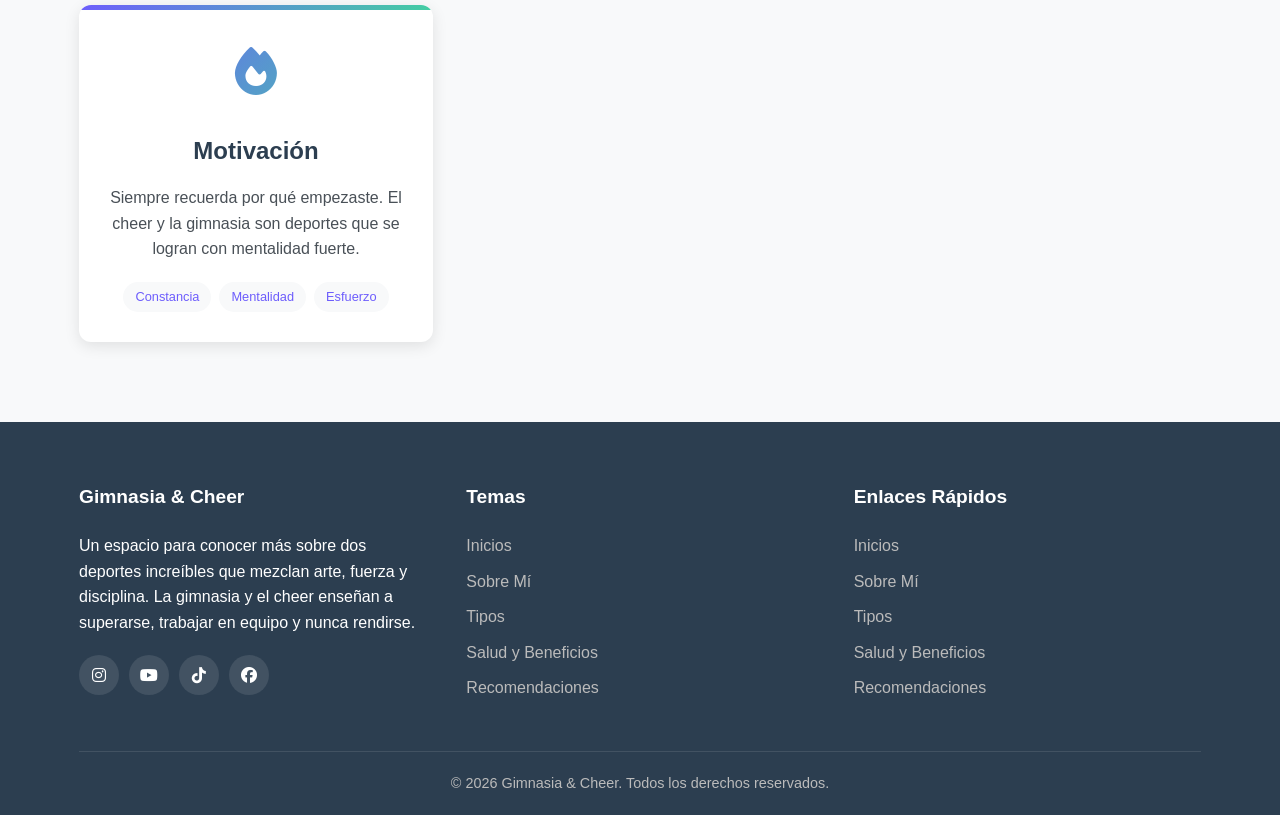
==== commit 26c4fd11: "Add files via upload" ====
--- a/index.html
+++ b/index.html
@@ -3,7 +3,7 @@
 <head>
     <meta charset="UTF-8">
     <meta name="viewport" content="width=device-width, initial-scale=1.0">
-    <title>Mi Deporte Favorito</title>
+    <title>Gimnasia y Cheerleading</title>
     <link rel="stylesheet" href="https://cdnjs.cloudflare.com/ajax/libs/font-awesome/6.4.0/css/all.min.css">
     <link rel="stylesheet" href="style.css">
 
@@ -13,12 +13,12 @@
     <header>
         <div class="container">
             <div class="header-container">
-                <a href="#" class="logo">Mi<span>Deporte</span></a>
+                <a href="#" class="logo">Gimnasia<span>&Cheer</span></a>
                 <ul class="nav-menu">
-                    <li class="nav-item"><a href="#" class="nav-link">Inicio</a></li>
+                    <li class="nav-item"><a href="#" class="nav-link">Inicios</a></li>
+                    <li class="nav-item"><a href="#" class="nav-link">Sobre Mí</a></li>
                     <li class="nav-item"><a href="#" class="nav-link">Tipos</a></li>
-                    <li class="nav-item"><a href="#" class="nav-link">La Pasion</a></li>
-                    <li class="nav-item"><a href="#" class="nav-link">Salud y beneficios</a></li>
+                    <li class="nav-item"><a href="#" class="nav-link">Salud y Beneficios</a></li>
                     <li class="nav-item"><a href="#" class="nav-link">Recomendaciones</a></li>
                 </ul>
             </div>
@@ -29,8 +29,8 @@
     <div class="hero">
         <div class="container">
             <div class="hero-content">
-                <h1 class="hero-title">El arte de la gimnasia y el cheer</h1>
-                <p class="hero-text"> Un deporte de fuerza, pasión y corazón. ¡Conocelo mejor!</p>
+                <h1 class="hero-title">El arte de la Gimnasia y el Cheerleading</h1>
+                <p class="hero-text">Un deporte de fuerza, disciplina y corazón. ¡Conócelo mejor!</p>
                 <a href="#" class="btn">Explorar Temas</a>
                 <a href="#" class="btn btn-outline">Conocer más</a>
             </div>
@@ -41,82 +41,97 @@
     <div class="section">
         <div class="container">
             <div class="section-title">
-                <h2>Primero ¿Qué es?</h2>
-                <p>El cheerleading es mucho más que saltos, acrobacias y sonrisas.
-Es un deporte que combina fuerza, disciplina y pasión, y que deja huella en quienes lo practican, además que une gimnasia, baile y acrobacias. Requiere coordinación, resistencia física y una gran fortaleza mental.
-Cada rutina es una historia de esfuerzo, confianza y trabajo en equipo, hay horas de entrenamiento, caídas, correcciones y perseverancia, es animar, entrenar duro y dar lo mejor en cada movimiento.</p>
-            </div>
+                <h2>Inicios</h2>
+                <p>
+                    La gimnasia es uno de los deportes más antiguos del mundo y se basa en el control del cuerpo mediante fuerza,
+                    flexibilidad, equilibrio y coordinación. Con el paso del tiempo, se convirtió en un deporte competitivo
+                    con diferentes modalidades como gimnasia artística y rítmica.
+                    <br><br>
+                    El cheerleading nació como una actividad de animación en eventos deportivos, pero evolucionó hasta convertirse
+                    en un deporte completo y competitivo. Actualmente combina baile, saltos, tumbling (acrobacias) y stunts
+                    (elevaciones y pirámides), donde el trabajo en equipo es fundamental.
+                    <br><br>
+                    Hoy en día, tanto la gimnasia como el cheer son disciplinas reconocidas mundialmente, admiradas por su
+                    dificultad y el esfuerzo que requiere cada rutina.
+                </p>
+            </div>
+
             <div class="categories-grid">
                 <div class="category-card">
                     <div class="category-icon">
-                        <i class="fas fa-brain"></i>
-                    </div>
-                    <h3>Salud Mental</h3>
-                    <p>Consejos para el autocuidado, manejo del estrés y mantenimiento del bienestar emocional.</p>
-                    <div class="category-tags">
-                        <span class="tag">Autocuidado</span>
+                        <i class="fas fa-dumbbell"></i>
+                    </div>
+                    <h3>Fuerza y Resistencia</h3>
+                    <p>Estos deportes desarrollan músculos fuertes, estabilidad corporal y resistencia para entrenar durante horas.</p>
+                    <div class="category-tags">
+                        <span class="tag">Fuerza</span>
+                        <span class="tag">Resistencia</span>
+                        <span class="tag">Control corporal</span>
+                    </div>
+                </div>
+
+                <div class="category-card">
+                    <div class="category-icon">
+                        <i class="fas fa-person-running"></i>
+                    </div>
+                    <h3>Tumbling y Acrobacias</h3>
+                    <p>El tumbling incluye ruedas, flic flac, mortales y combinaciones acrobáticas que requieren técnica y práctica.</p>
+                    <div class="category-tags">
+                        <span class="tag">Tumbling</span>
+                        <span class="tag">Acrobacias</span>
+                        <span class="tag">Equilibrio</span>
+                    </div>
+                </div>
+
+                <div class="category-card">
+                    <div class="category-icon">
+                        <i class="fas fa-users"></i>
+                    </div>
+                    <h3>Trabajo en Equipo</h3>
+                    <p>En cheer, cada persona es importante: bases, flyers y spotters deben confiar entre sí para lograr stunts seguros.</p>
+                    <div class="category-tags">
+                        <span class="tag">Confianza</span>
+                        <span class="tag">Coordinación</span>
+                        <span class="tag">Unión</span>
+                    </div>
+                </div>
+
+                <div class="category-card">
+                    <div class="category-icon">
+                        <i class="fas fa-star"></i>
+                    </div>
+                    <h3>Saltos y Técnica</h3>
+                    <p>Los saltos como toe touch, pike o hurdler son esenciales y requieren potencia, elasticidad y control.</p>
+                    <div class="category-tags">
+                        <span class="tag">Saltos</span>
+                        <span class="tag">Potencia</span>
+                        <span class="tag">Técnica</span>
+                    </div>
+                </div>
+
+                <div class="category-card">
+                    <div class="category-icon">
+                        <i class="fas fa-heart"></i>
+                    </div>
+                    <h3>Pasión y Mentalidad</h3>
+                    <p>La gimnasia y el cheer enseñan perseverancia, disciplina y una mentalidad fuerte para superar miedos.</p>
+                    <div class="category-tags">
+                        <span class="tag">Disciplina</span>
+                        <span class="tag">Perseverancia</span>
                         <span class="tag">Motivación</span>
-                        <span class="tag">Manejo del estrés</span>
-                    </div>
-                </div>
-                <div class="category-card">
-                    <div class="category-icon">
-                        <i class="fas fa-apple-alt"></i>
-                    </div>
-                    <h3>Salud Física</h3>
-                    <p>Rutinas de ejercicio, consejos de nutrición y formas de mantener un estilo de vida activo.</p>
-                    <div class="category-tags">
-                        <span class="tag">Rutinas</span>
-                        <span class="tag">Nutrición</span>
-                        <span class="tag">Deporte</span>
-                    </div>
-                </div>
-                <div class="category-card">
-                    <div class="category-icon">
-                        <i class="fas fa-music"></i>
-                    </div>
-                    <h3>Música</h3>
-                    <p>Descubre artistas, álbumes, géneros y playlists que están sonando en mi radar.</p>
-                    <div class="category-tags">
-                        <span class="tag">Artistas</span>
-                        <span class="tag">Álbumes</span>
-                        <span class="tag">Playlists</span>
-                    </div>
-                </div>
-                <div class="category-card">
-                    <div class="category-icon">
-                        <i class="fas fa-futbol"></i>
-                    </div>
-                    <h3>Deportes</h3>
-                    <p>Análisis de equipos, consejos prácticos y experiencias personales en el mundo deportivo.</p>
-                    <div class="category-tags">
-                        <span class="tag">Equipos</span>
-                        <span class="tag">Tips</span>
-                        <span class="tag">Historia</span>
-                    </div>
-                </div>
-                <div class="category-card">
-                    <div class="category-icon">
-                        <i class="fas fa-book"></i>
-                    </div>
-                    <h3>Técnicas de Estudio</h3>
-                    <p>Métodos efectivos de aprendizaje, trucos para memorizar y formas de hacer el estudio más divertido.</p>
-                    <div class="category-tags">
-                        <span class="tag">Trucos</span>
-                        <span class="tag">Matemáticas</span>
-                        <span class="tag">Ciencia</span>
-                    </div>
-                </div>
-                <div class="category-card">
-                    <div class="category-icon">
-                        <i class="fas fa-gamepad"></i>
-                    </div>
-                    <h3>Videojuegos</h3>
-                    <p>Reseñas, análisis, noticias y experiencias en el amplio universo de los videojuegos.</p>
-                    <div class="category-tags">
-                        <span class="tag">Reseñas</span>
-                        <span class="tag">Análisis</span>
-                        <span class="tag">Noticias</span>
+                    </div>
+                </div>
+
+                <div class="category-card">
+                    <div class="category-icon">
+                        <i class="fas fa-shield-heart"></i>
+                    </div>
+                    <h3>Seguridad y Prevención</h3>
+                    <p>El calentamiento, el estiramiento y la técnica correcta son clave para evitar lesiones y entrenar con seguridad.</p>
+                    <div class="category-tags">
+                        <span class="tag">Calentamiento</span>
+                        <span class="tag">Seguridad</span>
+                        <span class="tag">Prevención</span>
                     </div>
                 </div>
             </div>
@@ -127,40 +142,51 @@
     <div class="section resources">
         <div class="container">
             <div class="section-title">
-                <h2>Contenido Destacado</h2>
-                <p>Algunos de mis artículos y publicaciones más populares sobre diferentes temas.</p>
-            </div>
+                <h2>Sobre Mí</h2>
+                <p>
+                    Mi nombre es Abi y practico cheerleading, un deporte que para mí significa disciplina, pasión y esfuerzo.
+                    Entrenar cheer no solo es aprender rutinas, también es superar miedos, caer y levantarse, mejorar cada día
+                    y confiar en mi equipo.
+                    <br><br>
+                    Me gusta este deporte porque combina gimnasia, baile y acrobacias, y cada entrenamiento me hace más fuerte,
+                    más flexible y con más confianza. Además, me enseña que con práctica y constancia se pueden lograr cosas
+                    que parecen imposibles.
+                </p>
+            </div>
+
             <div class="featured-grid">
                 <div class="featured-card">
                     <div class="featured-img" style="background-color: #6d5dfc;"></div>
                     <div class="featured-content">
-                        <h3>5 Técnicas para Reducir la Ansiedad</h3>
-                        <p>Descubre métodos prácticos para manejar el estrés y la ansiedad en tu día a día.</p>
+                        <h3>¿Qué es un Stunt y por qué es tan importante?</h3>
+                        <p>Los stunts son elevaciones donde una persona (flyer) es levantada por las bases. Se necesita fuerza, equilibrio y confianza.</p>
                         <div class="featured-meta">
-                            <span>Salud Mental</span>
-                            <span>Hace 3 días</span>
+                            <span>Cheerleading</span>
+                            <span>Rutina y Técnica</span>
                         </div>
                     </div>
                 </div>
+
                 <div class="featured-card">
                     <div class="featured-img" style="background-color: #43cea2;"></div>
                     <div class="featured-content">
-                        <h3>Mi Playlist para Concentrarse</h3>
-                        <p>Una selección musical cuidadosamente curada para mejorar tu productividad.</p>
+                        <h3>La Flexibilidad en Gimnasia</h3>
+                        <p>La flexibilidad es fundamental para hacer splits, arcos, saltos altos y movimientos limpios en una rutina.</p>
                         <div class="featured-meta">
-                            <span>Música</span>
-                            <span>Hace 1 semana</span>
+                            <span>Gimnasia</span>
+                            <span>Entrenamiento</span>
                         </div>
                     </div>
                 </div>
+
                 <div class="featured-card">
                     <div class="featured-img" style="background-color: #ff6b6b;"></div>
                     <div class="featured-content">
-                        <h3>Rutina de 15 Minutos para Todo el Cuerpo</h3>
-                        <p>Ejercicios efectivos que puedes hacer en casa sin necesidad de equipo especial.</p>
+                        <h3>Cómo mejorar el Toe Touch</h3>
+                        <p>Para lograr un buen toe touch se necesita fuerza abdominal, flexibilidad en piernas y practicar la postura correcta.</p>
                         <div class="featured-meta">
-                            <span>Salud Física</span>
-                            <span>Hace 2 semanas</span>
+                            <span>Saltos</span>
+                            <span>Práctica diaria</span>
                         </div>
                     </div>
                 </div>
@@ -172,35 +198,49 @@
     <div class="section">
         <div class="container">
             <div class="section-title">
-                <h2>Mi Galería</h2>
-                <p>Algunas imágenes que representan mis intereses y actividades.</p>
-            </div>
+                <h2>Tipos</h2>
+                <p>
+                    Existen diferentes ramas dentro de estos deportes. Cada una tiene técnicas específicas y objetivos distintos.
+                </p>
+            </div>
+
             <div class="gallery-grid">
                 <div class="gallery-item">
                     <div class="gallery-img" style="background-color: #6d5dfc;"></div>
                     <div class="gallery-overlay">
+                        <p style="color:white; font-weight:bold;">Gimnasia Artística</p>
                         <i class="fas fa-search-plus"></i>
                     </div>
                 </div>
+
                 <div class="gallery-item">
                     <div class="gallery-img" style="background-color: #43cea2;"></div>
                     <div class="gallery-overlay">
+                        <p style="color:white; font-weight:bold;">Gimnasia Rítmica</p>
                         <i class="fas fa-search-plus"></i>
                     </div>
                 </div>
+
                 <div class="gallery-item">
                     <div class="gallery-img" style="background-color: #ff6b6b;"></div>
                     <div class="gallery-overlay">
+                        <p style="color:white; font-weight:bold;">Cheer All Star</p>
                         <i class="fas fa-search-plus"></i>
                     </div>
                 </div>
+
                 <div class="gallery-item">
                     <div class="gallery-img" style="background-color: #f9a826;"></div>
                     <div class="gallery-overlay">
+                        <p style="color:white; font-weight:bold;">Cheer Sideline</p>
                         <i class="fas fa-search-plus"></i>
                     </div>
                 </div>
             </div>
+
+            <p style="margin-top: 20px; text-align:center;">
+                Cada tipo de gimnasia y cheer tiene sus propias técnicas, pero todos requieren disciplina, constancia y amor por el deporte.
+            </p>
         </div>
     </div>
 
@@ -208,45 +248,118 @@
     <div class="section resources">
         <div class="container">
             <div class="section-title">
-                <h2>Recursos Útiles</h2>
-                <p>Herramientas, aplicaciones y enlaces que pueden serte útiles según tus intereses.</p>
-            </div>
+                <h2>Salud y Beneficios</h2>
+                <p>La gimnasia y el cheer ayudan tanto al cuerpo como a la mente. Aquí están algunos puntos clave.</p>
+            </div>
+
             <div class="resources-grid">
                 <div class="resource-card">
                     <div class="resource-icon">
                         <i class="fas fa-heartbeat"></i>
                     </div>
-                    <h3>Bienestar y Salud</h3>
+                    <h3>Beneficios Físicos</h3>
                     <ul class="resource-links">
-                        <li><a href="#">Aplicaciones de meditación</a></li>
-                        <li><a href="#">Rutinas de ejercicio en casa</a></li>
-                        <li><a href="#">Recetas saludables y fáciles</a></li>
-                        <li><a href="#">Consejos para dormir mejor</a></li>
+                        <li><a href="#">Aumenta la fuerza en piernas, brazos y abdomen</a></li>
+                        <li><a href="#">Mejora la flexibilidad y la postura</a></li>
+                        <li><a href="#">Incrementa la resistencia y energía diaria</a></li>
+                        <li><a href="#">Mejora el equilibrio y la coordinación</a></li>
                     </ul>
                 </div>
+
                 <div class="resource-card">
                     <div class="resource-icon">
-                        <i class="fas fa-graduation-cap"></i>
-                    </div>
-                    <h3>Aprendizaje</h3>
+                        <i class="fas fa-brain"></i>
+                    </div>
+                    <h3>Beneficios Mentales</h3>
                     <ul class="resource-links">
-                        <li><a href="#">Técnicas de estudio efectivas</a></li>
-                        <li><a href="#">Apps para organizar tareas</a></li>
-                        <li><a href="#">Canales educativos recomendados</a></li>
-                        <li><a href="#">Libros que cambiaron mi perspectiva</a></li>
+                        <li><a href="#">Aumenta la confianza y autoestima</a></li>
+                        <li><a href="#">Enseña disciplina y constancia</a></li>
+                        <li><a href="#">Reduce el estrés y mejora el ánimo</a></li>
+                        <li><a href="#">Fortalece la mentalidad ante los retos</a></li>
                     </ul>
                 </div>
+
                 <div class="resource-card">
                     <div class="resource-icon">
-                        <i class="fas fa-palette"></i>
-                    </div>
-                    <h3>Creatividad</h3>
+                        <i class="fas fa-lightbulb"></i>
+                    </div>
+                    <h3>Recomendaciones</h3>
                     <ul class="resource-links">
-                        <li><a href="#">Herramientas de diseño gratuitas</a></li>
-                        <li><a href="#">Playlists para diferentes estados de ánimo</a></li>
-                        <li><a href="#">Ideas para proyectos DIY</a></li>
-                        <li><a href="#">Consejos para superar bloqueos creativos</a></li>
+                        <li><a href="#">Siempre calienta antes de practicar tumbling</a></li>
+                        <li><a href="#">Haz estiramientos diarios para mejorar tus splits</a></li>
+                        <li><a href="#">Practica con supervisión para evitar lesiones</a></li>
+                        <li><a href="#">Mantén buena alimentación e hidratación</a></li>
                     </ul>
+                </div>
+            </div>
+        </div>
+    </div>
+
+    <!-- Tipos -->
+    <div class="section">
+        <div class="container">
+            <div class="section-title">
+                <h2>Recomendaciones Finales</h2>
+                <p>
+                    Para mejorar en gimnasia y cheerleading es importante ser constante. La práctica diaria, la disciplina y el esfuerzo
+                    son claves para avanzar y lograr movimientos más difíciles.
+                    <br><br>
+                    Recuerda que el progreso no es inmediato, pero cada entrenamiento te acerca más a tus metas.
+                    Lo más importante es disfrutar el deporte, confiar en ti misma y nunca rendirte.
+                </p>
+            </div>
+
+            <div class="categories-grid">
+                <div class="category-card">
+                    <div class="category-icon">
+                        <i class="fas fa-bottle-water"></i>
+                    </div>
+                    <h3>Hidratación</h3>
+                    <p>Tomar agua antes, durante y después del entrenamiento ayuda a mantener el cuerpo fuerte y con energía.</p>
+                    <div class="category-tags">
+                        <span class="tag">Agua</span>
+                        <span class="tag">Energía</span>
+                        <span class="tag">Salud</span>
+                    </div>
+                </div>
+
+                <div class="category-card">
+                    <div class="category-icon">
+                        <i class="fas fa-utensils"></i>
+                    </div>
+                    <h3>Buena Alimentación</h3>
+                    <p>Comer balanceado permite que el cuerpo se recupere mejor y tenga fuerza para entrenar con intensidad.</p>
+                    <div class="category-tags">
+                        <span class="tag">Proteína</span>
+                        <span class="tag">Vitaminas</span>
+                        <span class="tag">Energía</span>
+                    </div>
+                </div>
+
+                <div class="category-card">
+                    <div class="category-icon">
+                        <i class="fas fa-bed"></i>
+                    </div>
+                    <h3>Descanso</h3>
+                    <p>Dormir bien es necesario para recuperar músculos y evitar lesiones. El cuerpo crece y mejora descansando.</p>
+                    <div class="category-tags">
+                        <span class="tag">Sueño</span>
+                        <span class="tag">Recuperación</span>
+                        <span class="tag">Salud</span>
+                    </div>
+                </div>
+
+                <div class="category-card">
+                    <div class="category-icon">
+                        <i class="fas fa-fire"></i>
+                    </div>
+                    <h3>Motivación</h3>
+                    <p>Siempre recuerda por qué empezaste. El cheer y la gimnasia son deportes que se logran con mentalidad fuerte.</p>
+                    <div class="category-tags">
+                        <span class="tag">Constancia</span>
+                        <span class="tag">Mentalidad</span>
+                        <span class="tag">Esfuerzo</span>
+                    </div>
                 </div>
             </div>
         </div>
@@ -257,42 +370,47 @@
         <div class="container">
             <div class="footer-container">
                 <div class="footer-col">
-                    <h3>MiEspacio</h3>
-                    <p>Un lugar para compartir mis pasiones e intereses. ¡Espero que encuentres contenido que te inspire!</p>
+                    <h3>Gimnasia & Cheer</h3>
+                    <p>
+                        Un espacio para conocer más sobre dos deportes increíbles que mezclan arte, fuerza y disciplina.
+                        La gimnasia y el cheer enseñan a superarse, trabajar en equipo y nunca rendirse.
+                    </p>
                     <div class="social-links">
                         <a href="#" class="social-link"><i class="fab fa-instagram"></i></a>
-                        <a href="#" class="social-link"><i class="fab fa-twitter"></i></a>
                         <a href="#" class="social-link"><i class="fab fa-youtube"></i></a>
-                        <a href="#" class="social-link"><i class="fab fa-spotify"></i></a>
-                    </div>
-                </div>
+                        <a href="#" class="social-link"><i class="fab fa-tiktok"></i></a>
+                        <a href="#" class="social-link"><i class="fab fa-facebook"></i></a>
+                    </div>
+                </div>
+
                 <div class="footer-col">
                     <h3>Temas</h3>
                     <ul class="footer-links">
-                        <li><a href="#">Salud Mental</a></li>
-                        <li><a href="#">Salud Física</a></li>
-                        <li><a href="#">Música</a></li>
-                        <li><a href="#">Deportes</a></li>
-                        <li><a href="#">Técnicas de Estudio</a></li>
-                        <li><a href="#">Videojuegos</a></li>
+                        <li><a href="#">Inicios</a></li>
+                        <li><a href="#">Sobre Mí</a></li>
+                        <li><a href="#">Tipos</a></li>
+                        <li><a href="#">Salud y Beneficios</a></li>
+                        <li><a href="#">Recomendaciones</a></li>
                     </ul>
                 </div>
+
                 <div class="footer-col">
                     <h3>Enlaces Rápidos</h3>
                     <ul class="footer-links">
-                        <li><a href="#">Inicio</a></li>
-                        <li><a href="#">Temas</a></li>
-                        <li><a href="#">Destacados</a></li>
-                        <li><a href="#">Galería</a></li>
-                        <li><a href="#">Recursos</a></li>
+                        <li><a href="#">Inicios</a></li>
+                        <li><a href="#">Sobre Mí</a></li>
+                        <li><a href="#">Tipos</a></li>
+                        <li><a href="#">Salud y Beneficios</a></li>
+                        <li><a href="#">Recomendaciones</a></li>
                     </ul>
                 </div>
 
             </div>
+
             <div class="copyright">
-                <p>&copy; 2023 MiEspacio. Todos los derechos reservados.</p>
+                <p>&copy; 2026 Gimnasia & Cheer. Todos los derechos reservados.</p>
             </div>
         </div>
     </footer>
 </body>
-</html>+</html>
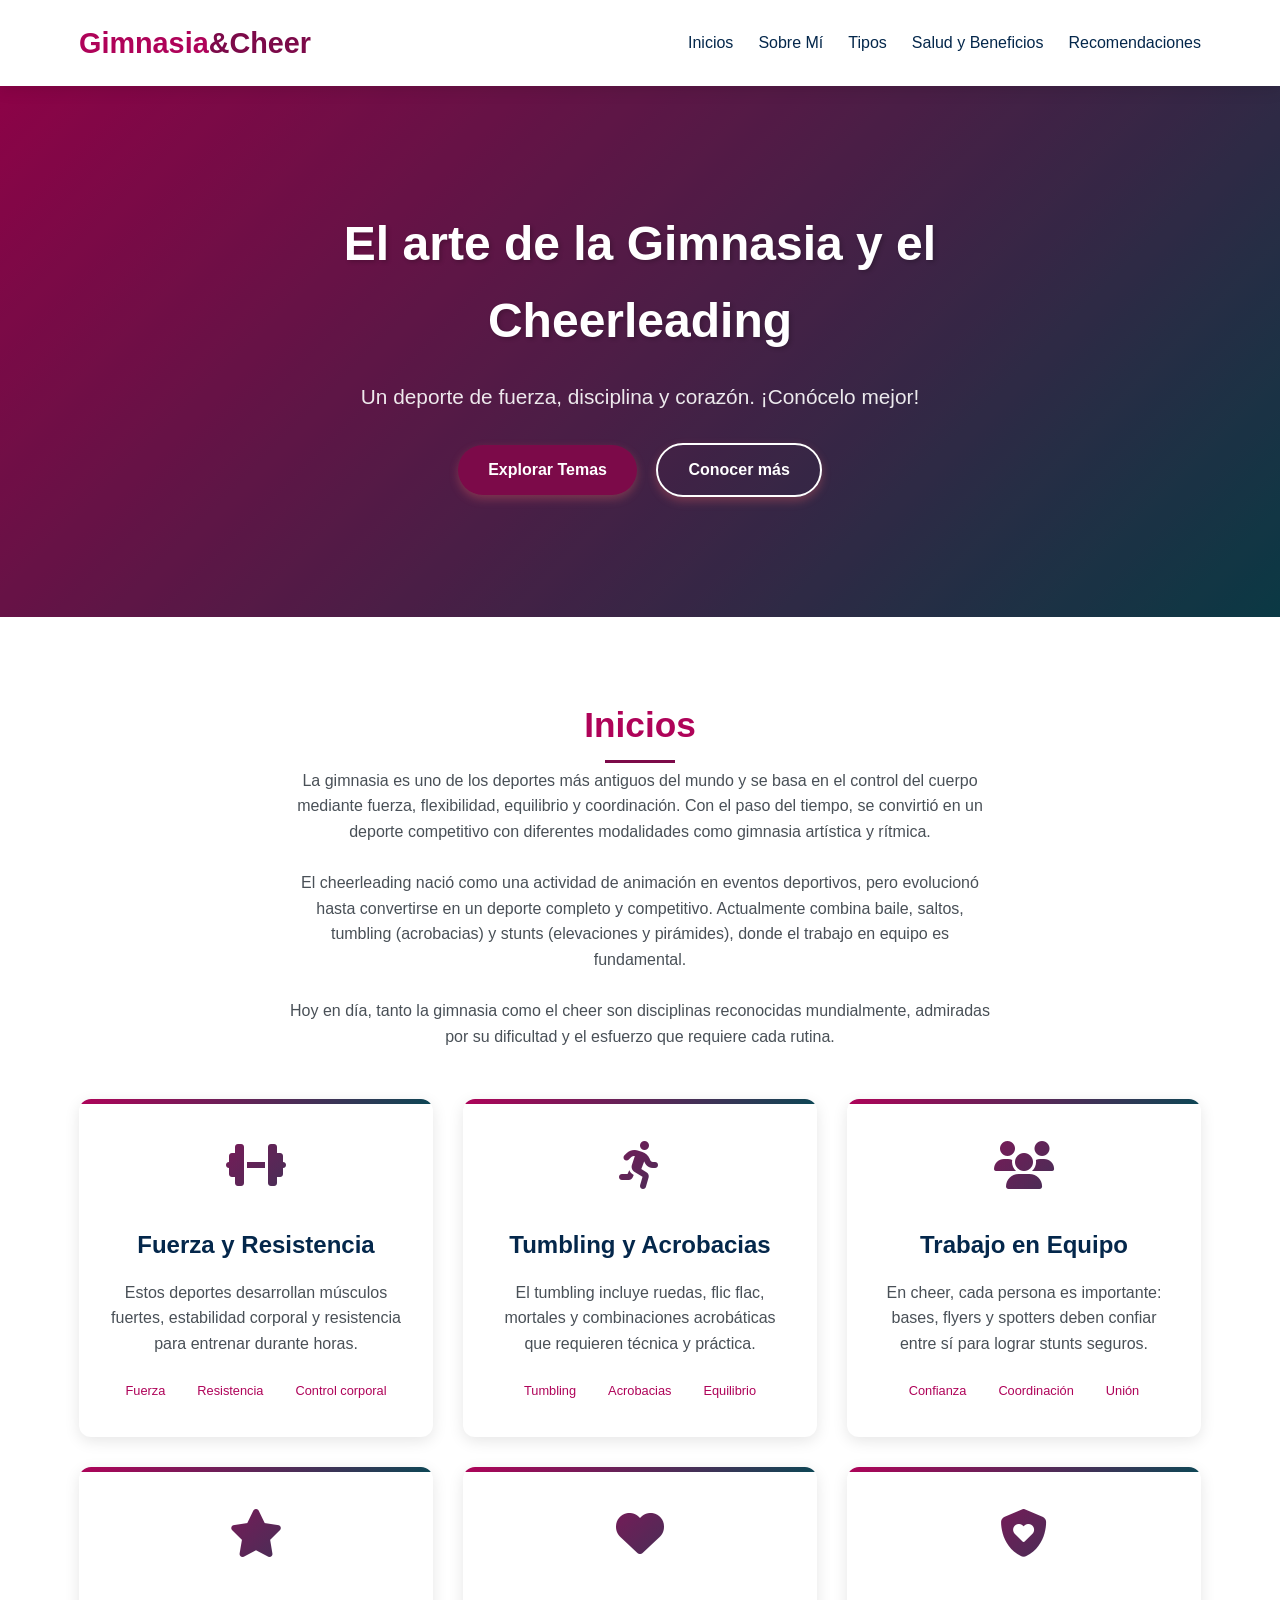
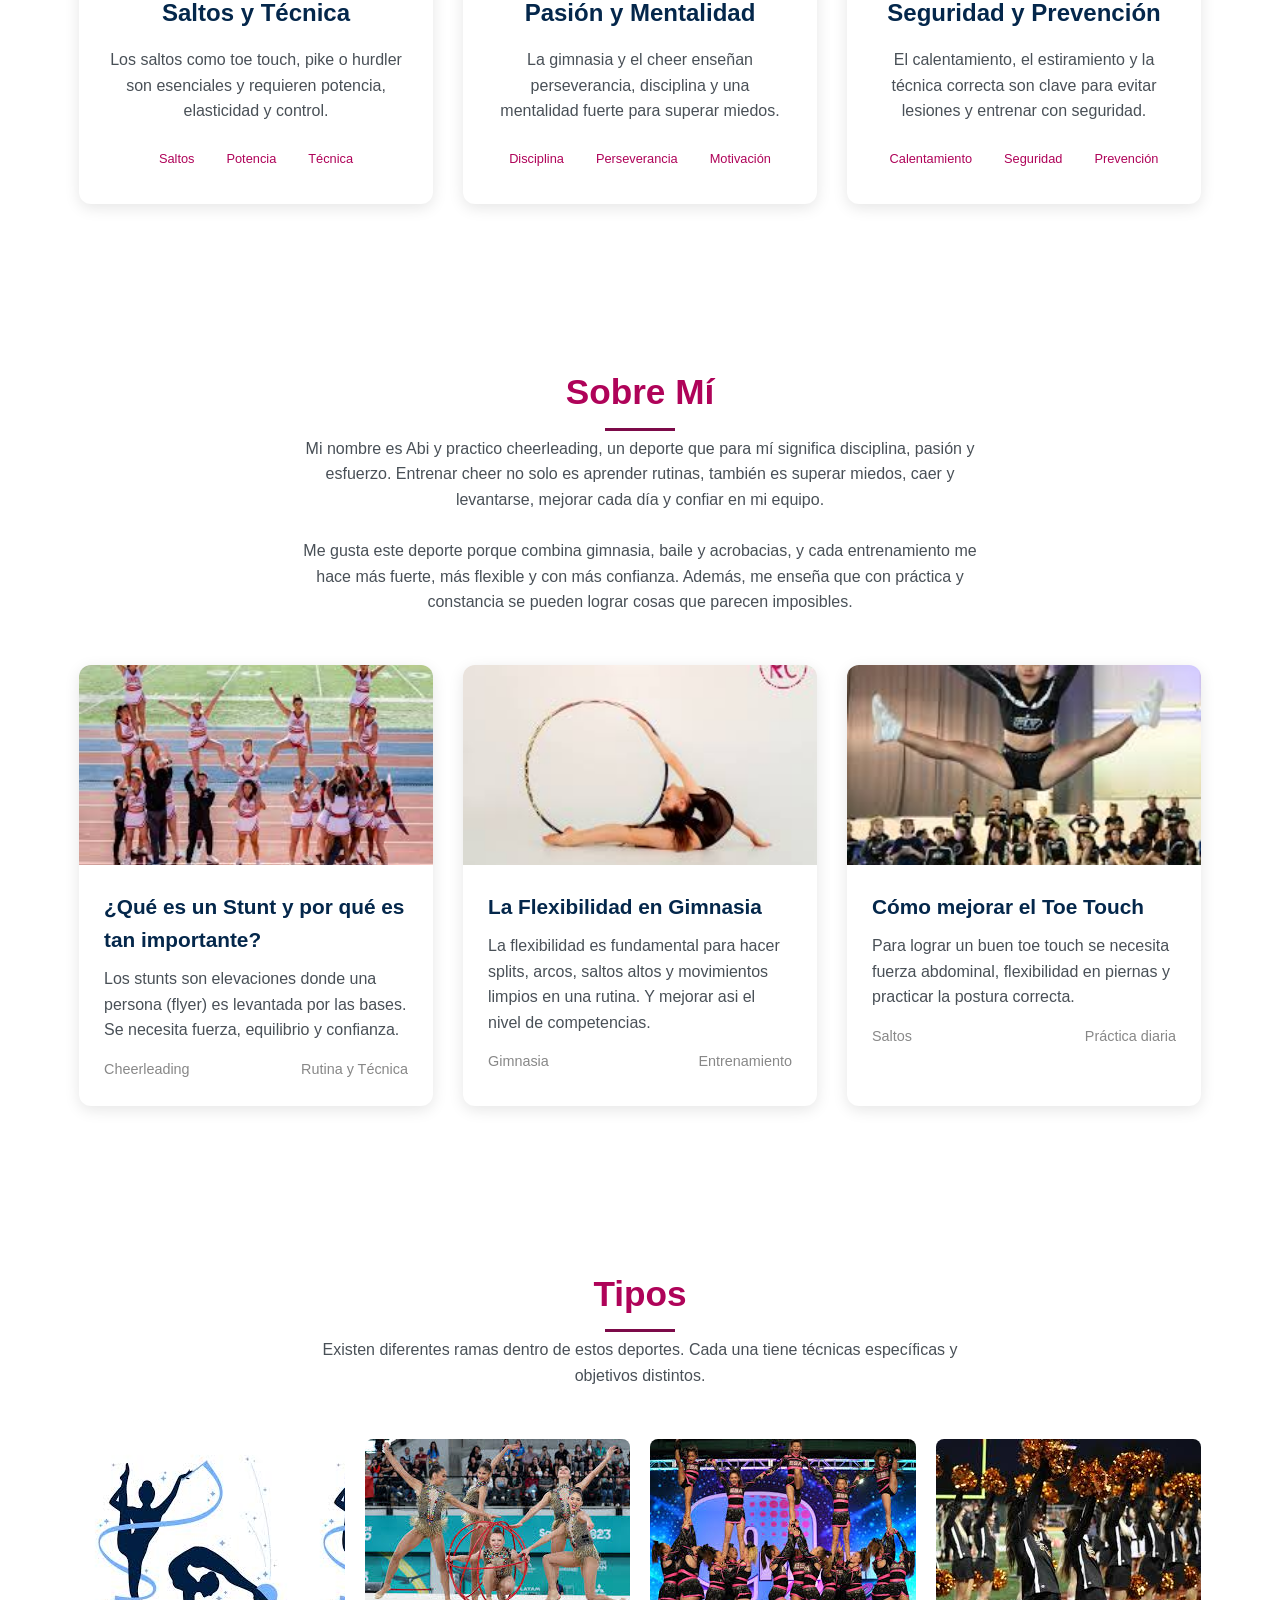
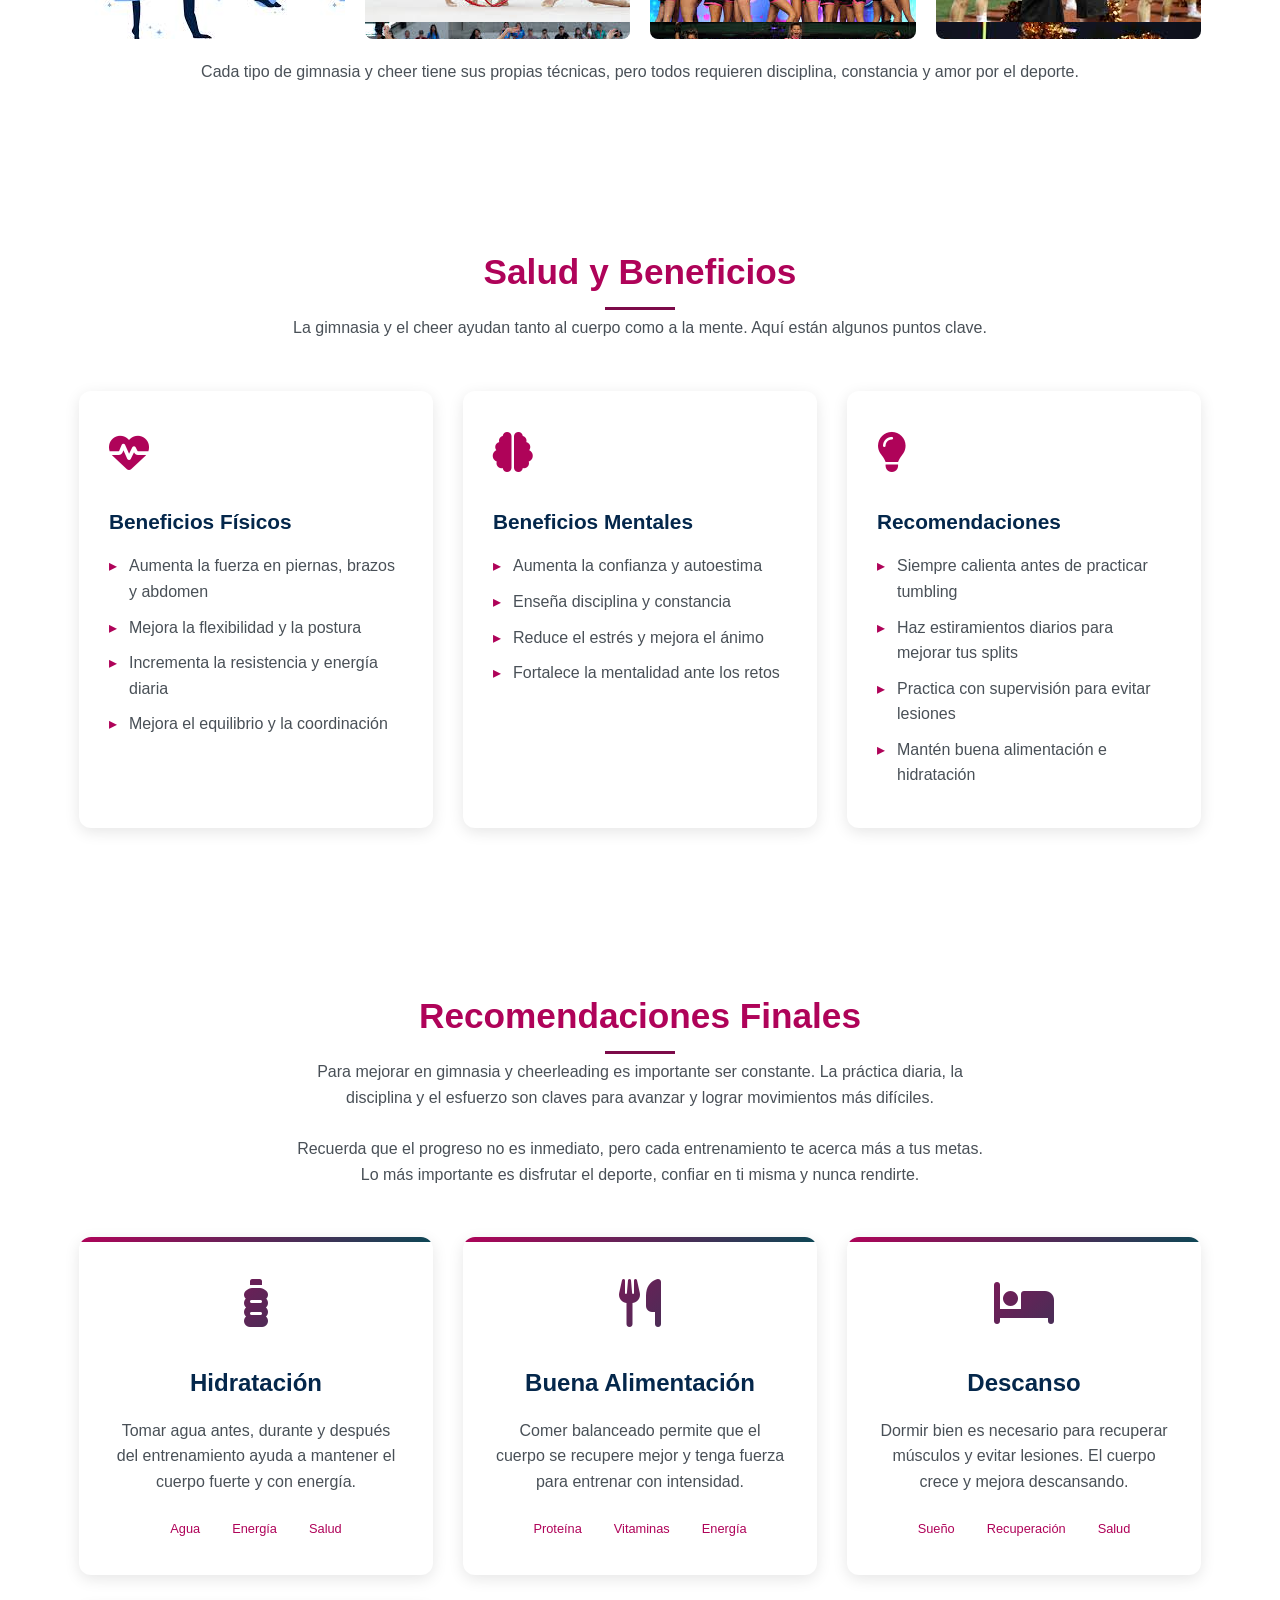
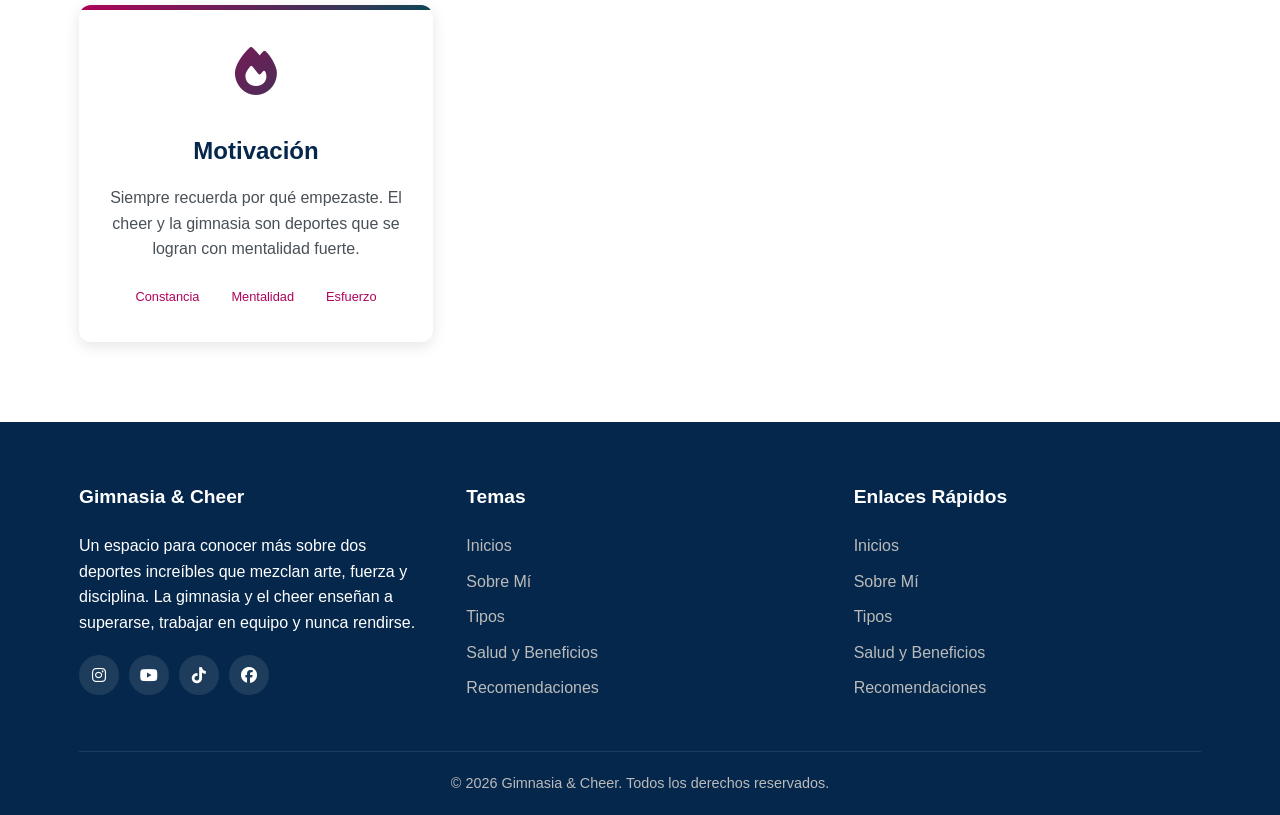
==== commit 98146649: "Add files via upload" ====
--- a/index.html
+++ b/index.html
@@ -154,9 +154,10 @@
                 </p>
             </div>
 
-            <div class="featured-grid">
+
+  <div class="featured-grid">
                 <div class="featured-card">
-                    <div class="featured-img" style="background-color: #6d5dfc;"></div>
+                    <div class="featured-img" style="background-image: url('./imagenes/descarga (2).jfif');"></div>
                     <div class="featured-content">
                         <h3>¿Qué es un Stunt y por qué es tan importante?</h3>
                         <p>Los stunts son elevaciones donde una persona (flyer) es levantada por las bases. Se necesita fuerza, equilibrio y confianza.</p>
@@ -167,11 +168,11 @@
                     </div>
                 </div>
 
-                <div class="featured-card">
-                    <div class="featured-img" style="background-color: #43cea2;"></div>
+                    <div class="featured-card">
+                    <div class="featured-img" style="background-image: url('./imagenes/foto\ 2.2.jfif');"></div>
                     <div class="featured-content">
                         <h3>La Flexibilidad en Gimnasia</h3>
-                        <p>La flexibilidad es fundamental para hacer splits, arcos, saltos altos y movimientos limpios en una rutina.</p>
+                        <p>La flexibilidad es fundamental para hacer splits, arcos, saltos altos y movimientos limpios en una rutina. Y mejorar asi el nivel de competencias.</p>
                         <div class="featured-meta">
                             <span>Gimnasia</span>
                             <span>Entrenamiento</span>
@@ -180,7 +181,7 @@
                 </div>
 
                 <div class="featured-card">
-                    <div class="featured-img" style="background-color: #ff6b6b;"></div>
+                    <div class="featured-img" style="background-image: url('./imagenes/foto\ 3.jfif')"></div>
                     <div class="featured-content">
                         <h3>Cómo mejorar el Toe Touch</h3>
                         <p>Para lograr un buen toe touch se necesita fuerza abdominal, flexibilidad en piernas y practicar la postura correcta.</p>
@@ -206,7 +207,7 @@
 
             <div class="gallery-grid">
                 <div class="gallery-item">
-                    <div class="gallery-img" style="background-color: #6d5dfc;"></div>
+                    <div class="gallery-img" style="background-image: url('./imagenes/foto 4');"></div>
                     <div class="gallery-overlay">
                         <p style="color:white; font-weight:bold;">Gimnasia Artística</p>
                         <i class="fas fa-search-plus"></i>
@@ -214,7 +215,7 @@
                 </div>
 
                 <div class="gallery-item">
-                    <div class="gallery-img" style="background-color: #43cea2;"></div>
+                    <div class="gallery-img" style="background-image: url('./imagenes/Ritmica.jfif');"></div>
                     <div class="gallery-overlay">
                         <p style="color:white; font-weight:bold;">Gimnasia Rítmica</p>
                         <i class="fas fa-search-plus"></i>
@@ -222,7 +223,7 @@
                 </div>
 
                 <div class="gallery-item">
-                    <div class="gallery-img" style="background-color: #ff6b6b;"></div>
+                    <div class="gallery-img" style="background-image: url('./imagenes/Cheer.jfif');"></div>
                     <div class="gallery-overlay">
                         <p style="color:white; font-weight:bold;">Cheer All Star</p>
                         <i class="fas fa-search-plus"></i>
@@ -230,7 +231,7 @@
                 </div>
 
                 <div class="gallery-item">
-                    <div class="gallery-img" style="background-color: #f9a826;"></div>
+                    <div class="gallery-img" style="background-image: url('./imagenes/Animadoras.jfif');"></div>
                     <div class="gallery-overlay">
                         <p style="color:white; font-weight:bold;">Cheer Sideline</p>
                         <i class="fas fa-search-plus"></i>
--- a/style.css
+++ b/style.css
@@ -1,9 +1,9 @@
 :root {
-            --primary: #6d5dfc;
-            --secondary: #43cea2;
-            --accent: #ff6b6b;
-            --light: #f8f9fa;
-            --dark: #2c3e50;
+            --primary: #af0359;
+            --secondary: #0d4755;
+            --accent: #7c0a49;
+            --light: #ffffff;
+            --dark: #04274b;
             --text: #495057;
             --white: #ffffff;
             --shadow: 0 4px 15px rgba(0, 0, 0, 0.1);
@@ -289,7 +289,6 @@
         
         .featured-img {
             height: 200px;
-            background-color: #ddd;
             background-size: cover;
             background-position: center;
         }
